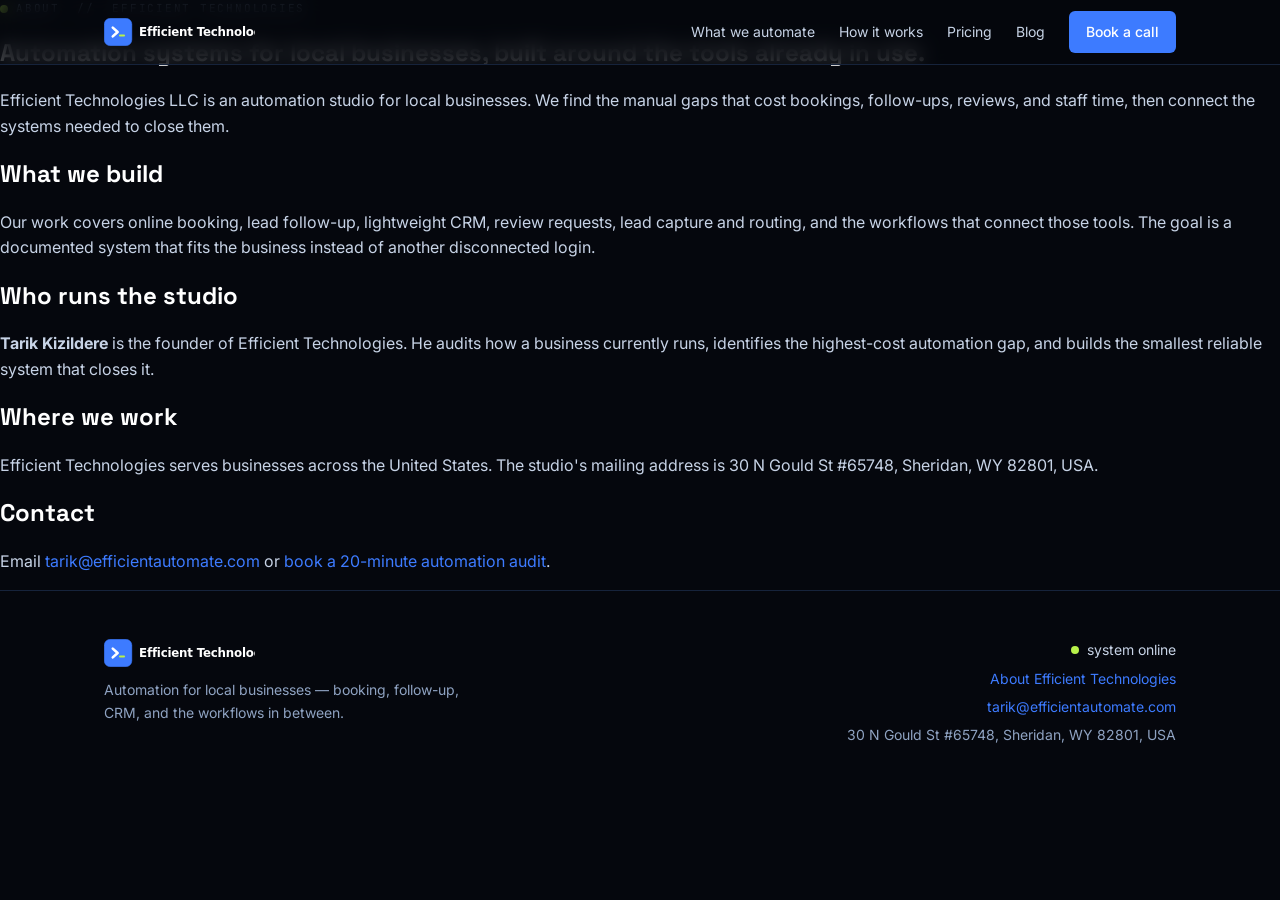
==== about/index.html @ 360a9d45 "feat: add verified business and author entity" ====
<!doctype html>
<html lang="en">
<head>
<meta charset="utf-8">
<meta name="viewport" content="width=device-width, initial-scale=1">
<title>About Efficient Technologies | Business Automation Studio</title>
<meta name="description" content="Meet Efficient Technologies, an automation studio run by founder Tarik Kizildere for local businesses across the United States.">
<meta name="robots" content="index, follow, max-image-preview:large">
<link rel="canonical" href="https://efficientautomate.com/about/">
<meta property="og:type" content="website">
<meta property="og:title" content="About Efficient Technologies | Business Automation Studio">
<meta property="og:description" content="Meet Efficient Technologies, an automation studio run by founder Tarik Kizildere for local businesses across the United States.">
<meta property="og:url" content="https://efficientautomate.com/about/">
<meta property="og:image" content="https://efficientautomate.com/assets/og.png">
<meta property="og:image:alt" content="Efficient Technologies automation systems">
<meta name="twitter:card" content="summary_large_image">
<meta name="twitter:title" content="About Efficient Technologies | Business Automation Studio">
<meta name="twitter:description" content="Meet Efficient Technologies, an automation studio run by founder Tarik Kizildere for local businesses across the United States.">
<meta name="twitter:image" content="https://efficientautomate.com/assets/og.png">
<meta name="twitter:image:alt" content="Efficient Technologies automation systems">
<link rel="icon" type="image/svg+xml" href="/assets/logo/favicon.svg">
<link rel="preconnect" href="https://fonts.googleapis.com">
<link rel="preconnect" href="https://fonts.gstatic.com" crossorigin>
<link href="https://fonts.googleapis.com/css2?family=Fraunces:ital,opsz,wght@0,9..144,400;0,9..144,600;1,9..144,400;1,9..144,600&amp;family=Inter:wght@400;500;700&amp;family=Space+Grotesk:wght@500;700&amp;family=JetBrains+Mono:wght@400;500&amp;display=swap" rel="stylesheet">
<link rel="stylesheet" href="/assets/tokens.css">
<link rel="stylesheet" href="/css/styles.css">
<script type="application/ld+json">
{
  "@context": "https://schema.org",
  "@graph": [
    {
      "@type": "AboutPage",
      "@id": "https://efficientautomate.com/about/#webpage",
      "url": "https://efficientautomate.com/about/",
      "name": "About Efficient Technologies",
      "description": "Meet Efficient Technologies, an automation studio run by founder Tarik Kizildere for local businesses across the United States.",
      "isPartOf": { "@id": "https://efficientautomate.com/#website" },
      "about": [
        { "@id": "https://efficientautomate.com/#organization" },
        { "@id": "https://efficientautomate.com/about/#tarik-kizildere" }
      ],
      "inLanguage": "en-US"
    },
    {
      "@type": "Organization",
      "@id": "https://efficientautomate.com/#organization",
      "name": "Efficient Technologies",
      "legalName": "Efficient Technologies LLC",
      "url": "https://efficientautomate.com/",
      "email": "tarik@efficientautomate.com",
      "logo": "https://efficientautomate.com/assets/og.png",
      "founder": { "@id": "https://efficientautomate.com/about/#tarik-kizildere" },
      "address": { "@type": "PostalAddress", "streetAddress": "30 N Gould St #65748", "addressLocality": "Sheridan", "addressRegion": "WY", "postalCode": "82801", "addressCountry": "US" }
    },
    {
      "@type": "Person",
      "@id": "https://efficientautomate.com/about/#tarik-kizildere",
      "name": "Tarik Kizildere",
      "jobTitle": "Founder",
      "url": "https://efficientautomate.com/about/",
      "worksFor": { "@id": "https://efficientautomate.com/#organization" }
    },
    {
      "@type": "WebSite",
      "@id": "https://efficientautomate.com/#website",
      "url": "https://efficientautomate.com/",
      "name": "Efficient Technologies",
      "publisher": { "@id": "https://efficientautomate.com/#organization" },
      "inLanguage": "en-US"
    }
  ]
}
</script>
</head>
<body class="blog-body">
<header id="nav" class="nav scrolled"><div class="nav-inner container"><a class="nav-logo" href="/" aria-label="Efficient Technologies home"><img src="/assets/logo/lockup-reversed.svg" alt="Efficient Technologies" height="28"></a><nav class="nav-links" aria-label="Primary"><a href="/#automate">What we automate</a><a href="/#how">How it works</a><a href="/#pricing">Pricing</a><a href="/blog/">Blog</a><a class="btn btn-primary btn-sm" href="https://cal.com/efficientautomate">Book a call</a></nav></div></header>
<main class="blog-main"><article class="post-single"><div class="post-narrow">
  <p class="eyebrow"><span class="live-dot"></span> about &nbsp;//&nbsp; efficient technologies</p>
  <h1 class="post-title">Automation systems for local businesses, built around the tools already in use.</h1>
  <div class="post-content">
    <p>Efficient Technologies LLC is an automation studio for local businesses. We find the manual gaps that cost bookings, follow-ups, reviews, and staff time, then connect the systems needed to close them.</p>
    <h2>What we build</h2>
    <p>Our work covers online booking, lead follow-up, lightweight CRM, review requests, lead capture and routing, and the workflows that connect those tools. The goal is a documented system that fits the business instead of another disconnected login.</p>
    <h2>Who runs the studio</h2>
    <p><strong>Tarik Kizildere</strong> is the founder of Efficient Technologies. He audits how a business currently runs, identifies the highest-cost automation gap, and builds the smallest reliable system that closes it.</p>
    <h2>Where we work</h2>
    <p>Efficient Technologies serves businesses across the United States. The studio's mailing address is 30 N Gould St #65748, Sheridan, WY 82801, USA.</p>
    <h2>Contact</h2>
    <p>Email <a href="mailto:tarik@efficientautomate.com">tarik@efficientautomate.com</a> or <a href="https://cal.com/efficientautomate">book a 20-minute automation audit</a>.</p>
  </div>
</div></article></main>
<footer class="footer"><div class="container footer-inner"><div class="footer-brand"><img src="/assets/logo/lockup-reversed.svg" alt="Efficient Technologies" height="28"><p>Automation for local businesses — booking, follow-up, CRM, and the workflows in between.</p></div><div class="footer-meta"><p><span class="live-dot"></span> system online</p><p><a href="/about/">About Efficient Technologies</a></p><p><a href="mailto:tarik@efficientautomate.com">tarik@efficientautomate.com</a></p><p class="muted">30 N Gould St #65748, Sheridan, WY 82801, USA</p></div></div></footer>
</body>
</html>
---- assets/tokens.css ----
/* ==========================================================================
   Efficient Technologies — Design Tokens
   Brand direction: Precision · Bold Technical
   Single source of truth for color, type, spacing, radius, motion.
   Consume these variables everywhere; never hardcode brand hex in components.
   ========================================================================== */

:root {
  /* ---- Core surfaces (dark, the primary brand canvas) ------------------- */
  --et-void:        #05070D;   /* page background, darkest */
  --et-ink:         #0A1220;   /* elevated background */
  --et-panel:       #0C1424;   /* cards, panels, code blocks */
  --et-line:        #16233B;   /* hairline borders / grid on dark */
  --et-line-strong: #284067;   /* stronger border / ghost-button outline */

  /* ---- Text on dark ----------------------------------------------------- */
  --et-white:       #FFFFFF;   /* primary text / headlines */
  --et-mist:        #C7D3E6;   /* secondary text */
  --et-slate:       #8FA3C2;   /* muted text, mono labels */
  --et-slate-dim:   #5B6E8C;   /* faint mono / metadata */

  /* ---- Accents ---------------------------------------------------------- */
  --et-blue:        #3D7BFF;   /* primary action, links, focus */
  --et-blue-hover:  #2A5FE0;   /* pressed / hover */
  --et-blue-bg:     #12224A;   /* tinted blue surface on dark */
  --et-lime:        #B8F24A;   /* live signal, success, highlight numbers */
  --et-lime-hover:  #A6E035;
  --et-lime-text:   #6F9E14;   /* lime as text on LIGHT surfaces (contrast-safe) */

  /* ---- Light surfaces (for light sections / documents) ------------------ */
  --et-cloud:       #EEF3FA;
  --et-cloud-2:     #E2E8F0;
  --et-ink-on-light:#0A1220;   /* body text on light */
  --et-slate-on-light:#4A5B75;

  /* ---- Semantic roles --------------------------------------------------- */
  --et-bg:          var(--et-void);
  --et-fg:          var(--et-white);
  --et-accent:      var(--et-blue);
  --et-signal:      var(--et-lime);
  --et-focus-ring:  0 0 0 2px var(--et-void), 0 0 0 4px var(--et-blue);

  /* ---- Typography ------------------------------------------------------- */
  --et-font-display: 'Space Grotesk', system-ui, -apple-system, sans-serif;
  --et-font-serif:   'Fraunces', 'Times New Roman', Georgia, serif; /* editorial display accent */
  --et-font-body:    'Inter', system-ui, -apple-system, sans-serif;
  --et-font-mono:    'JetBrains Mono', ui-monospace, 'SFMono-Regular', monospace;

  /* Type scale (rem @ 16px base) */
  --et-fs-display-xl: 3.5rem;   /* 56 — hero */
  --et-fs-display:    2.75rem;  /* 44 — section hero */
  --et-fs-h1:         2rem;     /* 32 */
  --et-fs-h2:         1.5rem;   /* 24 */
  --et-fs-h3:         1.25rem;  /* 20 */
  --et-fs-body-lg:    1.125rem; /* 18 */
  --et-fs-body:       1rem;     /* 16 */
  --et-fs-sm:         0.875rem; /* 14 */
  --et-fs-label:      0.6875rem;/* 11 — mono eyebrow labels */

  --et-weight-regular: 400;
  --et-weight-medium:  500;
  --et-weight-bold:    700;

  --et-lh-tight:  1.1;   /* display */
  --et-lh-snug:   1.3;   /* headings */
  --et-lh-body:   1.6;   /* body copy */
  --et-tracking-display: -0.02em; /* tight, technical */
  --et-tracking-label:   0.16em;  /* wide mono labels */

  /* ---- Spacing scale (4px base) ----------------------------------------- */
  --et-space-1: 0.25rem;  /* 4  */
  --et-space-2: 0.5rem;   /* 8  */
  --et-space-3: 0.75rem;  /* 12 */
  --et-space-4: 1rem;     /* 16 */
  --et-space-5: 1.5rem;   /* 24 */
  --et-space-6: 2rem;     /* 32 */
  --et-space-7: 3rem;     /* 48 */
  --et-space-8: 4rem;     /* 64 */
  --et-space-9: 6rem;     /* 96 */

  /* ---- Radius ----------------------------------------------------------- */
  --et-radius-sm:   6px;
  --et-radius:      8px;
  --et-radius-lg:   12px;
  --et-radius-pill: 999px;

  /* ---- Layout ----------------------------------------------------------- */
  --et-container:   1120px;
  --et-gutter:      var(--et-space-5);

  /* ---- Motion ----------------------------------------------------------- */
  --et-ease:      cubic-bezier(0.22, 1, 0.36, 1);
  --et-dur-fast:  120ms;
  --et-dur:       200ms;
  --et-dur-slow:  400ms;
}

/* Light-section helper: apply .et-on-light to flip text roles on cloud bg */
.et-on-light {
  --et-fg:   var(--et-ink-on-light);
  --et-mist: var(--et-slate-on-light);
}
---- css/styles.css ----
/* Efficient Technologies — site styles (hybrid: bold-technical + editorial). Consumes assets/tokens.css. */

*,*::before,*::after{box-sizing:border-box;}
html{scroll-behavior:auto;}
body{
  margin:0;background:var(--et-void);color:var(--et-mist);
  font-family:var(--et-font-body);font-size:var(--et-fs-body);line-height:var(--et-lh-body);
  -webkit-font-smoothing:antialiased;overflow-x:hidden;
}
img{max-width:100%;display:block;}
a{color:var(--et-blue);text-decoration:none;}
.world-video{position:fixed;inset:0;width:100%;height:100%;object-fit:cover;object-position:center right;z-index:0;pointer-events:none;filter:saturate(1.05);}
.journey-video{opacity:0;transition:opacity .7s ease;}
body.journey-on .journey-video{opacity:1;}
main,footer,.nav{position:relative;z-index:1;}
h1,h2,h3{color:var(--et-white);font-family:var(--et-font-display);font-weight:700;margin:0;}
.container{max-width:var(--et-container);margin:0 auto;padding:0 var(--et-gutter);}
.muted{color:var(--et-slate);}
.serif{font-family:var(--et-font-serif);font-style:italic;font-weight:400;}
.mono-label{font-family:var(--et-font-mono);font-size:var(--et-fs-label);letter-spacing:var(--et-tracking-label);text-transform:uppercase;color:var(--et-slate);}

/* preloader */
.preloader{position:fixed;inset:0;z-index:9999;background:var(--et-void);display:flex;flex-direction:column;align-items:center;justify-content:center;transition:transform 0.9s var(--et-ease);}
.preloader.done{transform:translateY(-100%);}
.pre-center{display:flex;flex-direction:column;align-items:center;gap:18px;}
.pre-mark{opacity:0;transform:scale(0.9);animation:preIn 0.7s var(--et-ease) forwards;}
.pre-chev{stroke-dasharray:40;stroke-dashoffset:40;animation:preDraw 0.7s var(--et-ease) 0.15s forwards;}
.pre-cur{opacity:0;animation:preBlink 0.9s steps(1) 0.7s infinite;}
@keyframes preIn{to{opacity:1;transform:scale(1);}}
@keyframes preDraw{to{stroke-dashoffset:0;}}
@keyframes preBlink{50%{opacity:1;}}
.pre-label{font-family:var(--et-font-mono);font-size:12px;letter-spacing:2px;color:var(--et-slate);text-transform:lowercase;}
.pre-count{position:absolute;bottom:32px;right:36px;font-family:var(--et-font-mono);font-size:13px;color:var(--et-slate-dim);}

/* custom cursor (fine pointer only, toggled by JS) */
.cursor,.cursor-ring{position:fixed;top:0;left:0;pointer-events:none;z-index:9998;border-radius:50%;transform:translate(-50%,-50%);display:none;}
.cursor{width:6px;height:6px;background:var(--et-blue);}
.cursor-ring{width:34px;height:34px;border:1px solid var(--et-line-strong);transition:width .22s var(--et-ease),height .22s var(--et-ease),background .22s;}
.cursor-ring.hover{width:56px;height:56px;background:rgba(61,123,255,.08);border-color:var(--et-blue);}
body.has-cursor{cursor:none;}
body.has-cursor a,body.has-cursor button,body.has-cursor [data-cursor]{cursor:none;}
body.has-cursor .cursor,body.has-cursor .cursor-ring{display:block;}

/* eyebrow / labels */
.eyebrow{font-family:var(--et-font-mono);font-size:var(--et-fs-label);letter-spacing:var(--et-tracking-label);text-transform:uppercase;color:var(--et-slate);margin:0 0 var(--et-space-4);display:flex;align-items:center;gap:8px;}
.live-dot{width:8px;height:8px;border-radius:50%;background:var(--et-lime);display:inline-block;box-shadow:0 0 0 0 rgba(184,242,74,.5);animation:pulse 2.4s var(--et-ease) infinite;}
@keyframes pulse{0%{box-shadow:0 0 0 0 rgba(184,242,74,.45);}70%{box-shadow:0 0 0 7px rgba(184,242,74,0);}100%{box-shadow:0 0 0 0 rgba(184,242,74,0);}}

/* buttons */
.btn{display:inline-flex;align-items:center;justify-content:center;gap:8px;font-family:var(--et-font-body);font-size:var(--et-fs-sm);font-weight:500;padding:12px 22px;border-radius:var(--et-radius-sm);border:1px solid transparent;cursor:pointer;transition:background var(--et-dur),border-color var(--et-dur),transform var(--et-dur);will-change:transform;}
.btn-sm{padding:9px 16px;}
.btn-primary{background:var(--et-blue);color:#fff;}
.btn-primary:hover{background:var(--et-blue-hover);}
.btn-ghost{background:transparent;color:var(--et-mist);border-color:var(--et-line-strong);}
.btn-ghost:hover{border-color:var(--et-blue);color:#fff;}

/* nav */
.nav{position:fixed;top:0;left:0;right:0;z-index:50;transition:background var(--et-dur),border-color var(--et-dur),backdrop-filter var(--et-dur);border-bottom:1px solid transparent;}
.nav.scrolled{background:rgba(5,7,13,.72);backdrop-filter:blur(10px);border-bottom-color:var(--et-line);}
.nav-inner{display:flex;align-items:center;justify-content:space-between;height:64px;}
.nav-links{display:flex;align-items:center;gap:var(--et-space-5);}
.nav-links a:not(.btn){color:var(--et-mist);font-size:var(--et-fs-sm);}
.nav-links a:not(.btn):hover{color:#fff;}

/* line-mask reveal */
.rise{display:block;}
.rise>.rise-i{display:block;}
.js [data-rise]{opacity:0;}

/* hero */
.hero{position:relative;min-height:100vh;display:flex;align-items:center;padding:130px 0 90px;}
.hero::after{content:"";position:absolute;inset:0;z-index:1;pointer-events:none;background:linear-gradient(90deg,#05070D 4%,rgba(5,7,13,.84) 26%,rgba(5,7,13,.3) 54%,rgba(5,7,13,.06) 74%),linear-gradient(0deg,rgba(5,7,13,.6),transparent 26%);}
.hero-grid{position:absolute;inset:0;z-index:0;opacity:.5;background-image:linear-gradient(var(--et-line) 1px,transparent 1px),linear-gradient(90deg,var(--et-line) 1px,transparent 1px);background-size:26px 26px;mask-image:radial-gradient(ellipse 80% 70% at 32% 42%,#000 40%,transparent 100%);-webkit-mask-image:radial-gradient(ellipse 80% 70% at 32% 42%,#000 40%,transparent 100%);}
.hero-grid{display:none;}
.gpu-badge{margin-left:10px;padding:2px 8px;border:1px solid var(--et-line-strong);border-radius:var(--et-radius-pill);color:var(--et-lime);font-size:10px;letter-spacing:1.5px;}
.hero-content{position:relative;z-index:2;width:100%;}
.hero-title{font-family:var(--et-font-display);font-weight:700;font-size:clamp(3.3rem,8.4vw,7rem);line-height:1.02;letter-spacing:-0.04em;color:var(--et-white);margin:0 0 var(--et-space-6);max-width:16ch;}
.hero-title .rise:first-child{margin-bottom:0.06em;}
.hero-title .serif{color:var(--et-mist);font-weight:400;letter-spacing:-0.01em;}
.dot-blue{color:var(--et-blue);}
.hero-sub{font-size:var(--et-fs-body-lg);color:var(--et-mist);max-width:560px;margin:0 0 var(--et-space-6);}
.hero-cta{display:flex;gap:var(--et-space-3);flex-wrap:wrap;margin-bottom:var(--et-space-7);}
.side-label{position:absolute;left:22px;bottom:120px;z-index:2;writing-mode:vertical-rl;transform:rotate(180deg);font-family:var(--et-font-mono);font-size:11px;letter-spacing:3px;text-transform:uppercase;color:var(--et-slate-dim);}

/* terminal */
.terminal{max-width:540px;background:rgba(12,20,36,.85);border:1px solid var(--et-line);border-radius:var(--et-radius-lg);overflow:hidden;backdrop-filter:blur(4px);}
.terminal-bar{display:flex;align-items:center;gap:6px;padding:10px 14px;border-bottom:1px solid var(--et-line);}
.tdot{width:10px;height:10px;border-radius:50%;background:var(--et-line-strong);}
.tlabel{margin-left:auto;font-family:var(--et-font-mono);font-size:11px;color:var(--et-slate-dim);letter-spacing:1px;}
.terminal-body{padding:14px 16px;font-family:var(--et-font-mono);font-size:13px;line-height:1.85;min-height:150px;}
.terminal-body .tl{white-space:pre-wrap;}
.tl.cmd{color:var(--et-mist);}.tl.dim{color:var(--et-slate-dim);}.tl.ok{color:var(--et-lime);}.tl.live{color:var(--et-lime);font-weight:500;}.tl.b{color:#6FA2FF;}.tl.w{color:var(--et-white);}
.tlive{font-style:normal;color:var(--et-lime);}
.terminal-foot{padding:9px 16px;border-top:1px solid var(--et-line);font-family:var(--et-font-mono);font-size:10px;color:var(--et-slate-dim);display:flex;gap:14px;flex-wrap:wrap;}
.terminal-foot b{color:var(--et-lime);font-weight:500;}
.term-caption{font-family:var(--et-font-mono);font-size:10.5px;letter-spacing:2px;text-transform:uppercase;color:var(--et-slate-dim);margin:12px 0 0;}
.scroll-cue{position:absolute;bottom:26px;left:50%;transform:translateX(-50%);z-index:2;font-family:var(--et-font-mono);font-size:11px;letter-spacing:2px;text-transform:uppercase;color:var(--et-slate);}
.scroll-cue::after{content:"";display:block;width:1px;height:26px;margin:8px auto 0;background:linear-gradient(var(--et-slate),transparent);}

/* core (pinned signature) */
.core{position:relative;min-height:100vh;overflow:hidden;}
.core::after{content:"";position:absolute;inset:0;z-index:2;pointer-events:none;background:radial-gradient(ellipse 48% 32% at 50% 50%,rgba(5,7,13,0.72),transparent 62%);}
.core-labels{position:absolute;inset:0;z-index:2;pointer-events:none;}
.core-labels .mono-label{position:absolute;top:32px;left:32px;}
.core-labels .core-index{left:auto;right:32px;top:auto;bottom:32px;color:var(--et-slate-dim);}
.core-copy{position:absolute;inset:0;z-index:3;display:flex;align-items:center;justify-content:center;text-align:center;padding:0 24px;pointer-events:none;}
.core-line{position:absolute;max-width:960px;margin:0;font-family:var(--et-font-display);font-weight:700;font-size:clamp(2rem,5.6vw,4.4rem);line-height:1.08;letter-spacing:-0.02em;color:var(--et-white);opacity:0;transform:translateY(24px);}
.core-line .serif{color:var(--et-blue);}
.core-line.core-small{font-size:clamp(1.3rem,3.4vw,2.4rem);color:var(--et-slate);font-weight:500;}
.core-line.core-small .serif{display:none;}

/* sections — transparent chapters over the world */
.section{padding:var(--et-space-9) 0;position:relative;overflow:hidden;}
.section-art{position:absolute;inset:0;z-index:0;pointer-events:none;opacity:.5;}
.section-art img{width:100%;height:100%;object-fit:cover;
  -webkit-mask-image:linear-gradient(180deg,transparent,#000 20%,#000 80%,transparent);
  mask-image:linear-gradient(180deg,transparent,#000 20%,#000 80%,transparent);}
.section>.container,.how-head,.how-viewport{position:relative;z-index:1;}
.section>.container::before{content:"";position:absolute;inset:-3rem -4rem;z-index:-1;pointer-events:none;
  background:radial-gradient(ellipse 58% 52% at 34% 42%,rgba(5,7,13,0.7),transparent 74%);}
.section-alt{border-top:1px solid var(--et-line);border-bottom:1px solid var(--et-line);}
.section-title{font-family:var(--et-font-display);font-weight:700;font-size:clamp(1.7rem,3.6vw,2.6rem);letter-spacing:-0.02em;line-height:1.15;margin-bottom:var(--et-space-4);max-width:840px;}
.section-title .serif{color:var(--et-mist);}
.section-lead{font-size:var(--et-fs-body-lg);color:var(--et-mist);max-width:620px;margin:0 0 var(--et-space-7);}

/* cards — glass tiles living in the world */
.card{background:rgba(12,20,36,0.52);backdrop-filter:blur(14px);-webkit-backdrop-filter:blur(14px);
  border:1px solid rgba(61,123,255,0.16);border-radius:16px;padding:var(--et-space-5);
  transform-style:preserve-3d;will-change:transform;transition:border-color var(--et-dur),box-shadow var(--et-dur);}
.card:hover{border-color:rgba(61,123,255,0.45);box-shadow:0 0 0 1px rgba(61,123,255,0.14),0 24px 60px -30px rgba(61,123,255,0.35);}
.card h3{font-size:var(--et-fs-h3);margin:0 0 8px;transform:translateZ(26px);}
.card p{margin:0;color:var(--et-slate);font-size:var(--et-fs-sm);transform:translateZ(14px);}
.card .gap-tag,.card .svc-ico,.card .step-n{transform:translateZ(34px);}
.cards-5{display:grid;grid-template-columns:repeat(5,1fr);gap:var(--et-space-4);perspective:1100px;}
.cards-3{display:grid;grid-template-columns:repeat(3,1fr);gap:var(--et-space-4);perspective:1100px;}
.pricing{perspective:1100px;}
.process-track{perspective:1100px;}
.gap-tag{display:inline-block;font-family:var(--et-font-mono);font-size:10px;letter-spacing:1px;text-transform:uppercase;color:var(--et-lime);border:1px solid var(--et-line-strong);border-radius:var(--et-radius-pill);padding:3px 9px;margin-bottom:12px;}
.svc-ico{font-size:26px;color:var(--et-blue);line-height:1;margin-bottom:14px;}

/* how it works */
.how{padding:var(--et-space-9) 0;overflow:hidden;position:relative;}
.how-head{margin-bottom:var(--et-space-6);}
.how-viewport{overflow:hidden;}
.process-track{display:flex;flex-direction:column;gap:var(--et-space-4);padding:0 var(--et-gutter);}
.step{background:rgba(12,20,36,0.52);backdrop-filter:blur(14px);-webkit-backdrop-filter:blur(14px);border:1px solid rgba(61,123,255,0.16);border-radius:16px;padding:var(--et-space-6);transform-style:preserve-3d;}
.step-n{font-family:var(--et-font-mono);font-size:13px;color:var(--et-blue);letter-spacing:2px;}
.step h3{font-size:var(--et-fs-h2);margin:10px 0 10px;}
.step p{color:var(--et-slate);margin:0;max-width:34ch;}

/* stats */
.stats{display:grid;grid-template-columns:repeat(4,1fr);gap:var(--et-space-4);}
.stat{border-left:2px solid var(--et-blue);padding:6px 0 6px var(--et-space-4);}
.stat-num{font-family:var(--et-font-mono);font-weight:500;font-size:2.6rem;color:var(--et-white);line-height:1;}
.stat-num span{color:var(--et-lime);}
.stat-label{color:var(--et-slate);font-size:var(--et-fs-sm);margin-top:8px;max-width:22ch;}

/* pricing */
.pricing{display:grid;grid-template-columns:repeat(3,1fr);gap:var(--et-space-4);align-items:start;}
.price{display:flex;flex-direction:column;position:relative;}
.price.featured{border-color:var(--et-blue);}
.price-badge{position:absolute;top:-11px;left:var(--et-space-5);background:var(--et-blue);color:#fff;font-size:11px;font-weight:500;padding:4px 12px;border-radius:var(--et-radius-pill);}
.price-tag{font-family:var(--et-font-serif);font-style:italic;font-size:2.2rem;color:var(--et-white);margin:6px 0 4px;}
.price-tag span{font-size:1rem;font-style:normal;font-family:var(--et-font-mono);color:var(--et-slate);}
.price-sub{color:var(--et-slate);font-size:var(--et-fs-sm);margin:0 0 var(--et-space-4);}
.price ul{list-style:none;padding:0;margin:0 0 var(--et-space-5);display:grid;gap:10px;}
.price li{position:relative;padding-left:22px;font-size:var(--et-fs-sm);color:var(--et-mist);}
.price li::before{content:"\2713";position:absolute;left:0;color:var(--et-lime);}
.price .btn{margin-top:auto;}

/* booking */
.book-inner{max-width:760px;}
.book-panel{margin-top:var(--et-space-5);background:rgba(12,20,36,0.5);backdrop-filter:blur(16px);-webkit-backdrop-filter:blur(16px);border:1px solid rgba(184,242,74,0.22);border-radius:16px;padding:var(--et-space-7);}
.booking-fallback{text-align:center;display:grid;gap:var(--et-space-4);justify-items:center;}
.term-mini{font-family:var(--et-font-mono);font-size:14px;color:var(--et-mist);}
.term-mini .p{color:var(--et-blue);}
.term-mini .cur{color:var(--et-lime);animation:blink 1.1s steps(1) infinite;}
@keyframes blink{50%{opacity:0;}}

/* footer */
.footer{border-top:1px solid var(--et-line);padding:var(--et-space-7) 0;background:var(--et-void);}
.footer-inner{display:flex;justify-content:space-between;gap:var(--et-space-6);flex-wrap:wrap;}
.footer-brand{max-width:360px;}
.footer-brand p{color:var(--et-slate);font-size:var(--et-fs-sm);margin:var(--et-space-3) 0 0;}
.footer-meta{display:grid;gap:6px;font-size:var(--et-fs-sm);text-align:right;}
.footer-meta p{margin:0;display:flex;gap:8px;justify-content:flex-end;align-items:center;}

/* reveal (JS only) */
.js [data-reveal],.js [data-reveal-group]>*{opacity:0;}

/* responsive */
@media (max-width:1000px){
  .cards-5{grid-template-columns:repeat(2,1fr);}
  .cards-3{grid-template-columns:repeat(2,1fr);}
  .stats{grid-template-columns:repeat(2,1fr);}
  .pricing{grid-template-columns:1fr;max-width:460px;}
}
@media (min-width:820px){
  .process-track{flex-direction:row;gap:var(--et-space-5);}
  .step{min-width:440px;min-height:280px;}
}
@media (max-width:720px){
  :root{--et-fs-body-lg:1rem;}
  .nav-links a:not(.btn){display:none;}
  .side-label{display:none;}
  .cards-5,.cards-3{grid-template-columns:1fr;}
  .stats{grid-template-columns:1fr;}
  .footer-inner{flex-direction:column;}
  .footer-meta{text-align:left;}
  .footer-meta p{justify-content:flex-start;}
}

@media (prefers-reduced-motion:reduce){
  .js [data-reveal],.js [data-reveal-group]>*{opacity:1;}
  .js .rise>.rise-i,.js [data-rise]>.rise-i{transform:none;}
  .core-line{position:relative;opacity:1;transform:none;margin:0 0 var(--et-space-4);}
  .core-copy{position:relative;flex-direction:column;min-height:100vh;}
  .live-dot,.term-mini .cur,.pre-cur{animation:none;}
  .scroll-cue{display:none;}
}
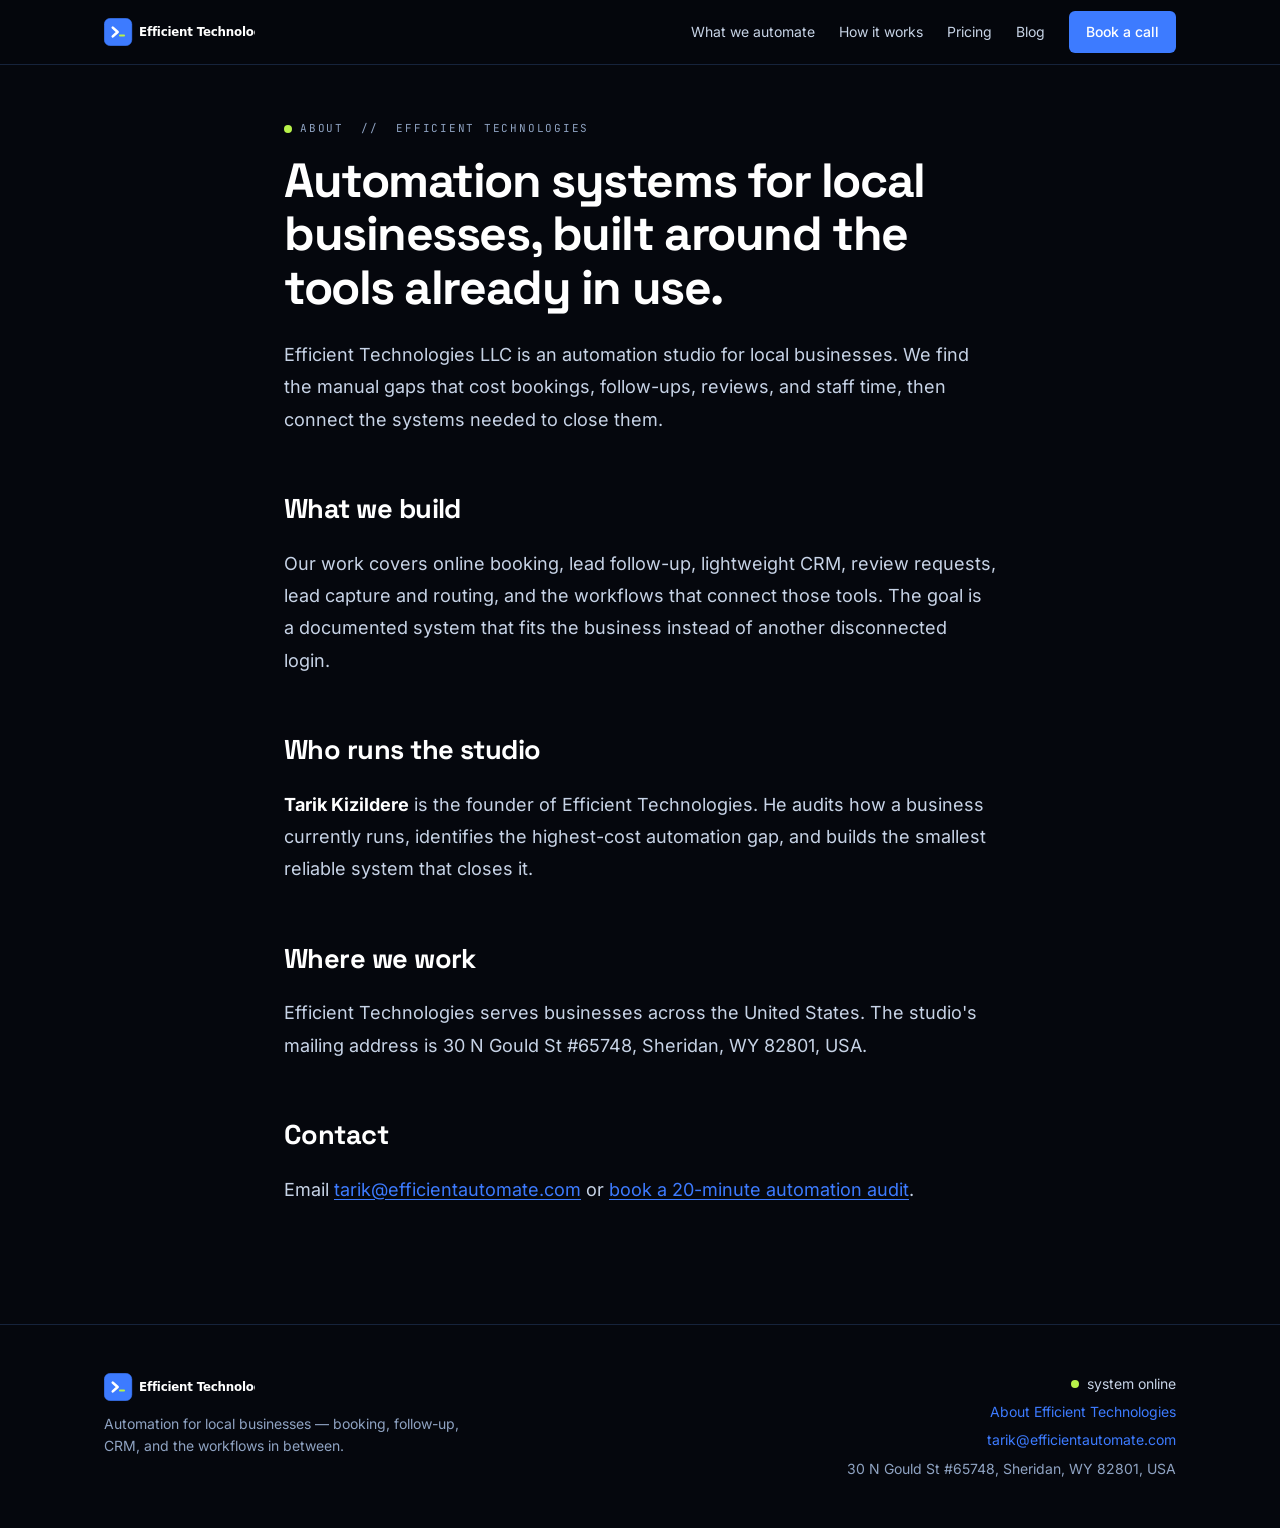
==== commit 07a617c9: "perf: self-host fonts and stabilize media geometry" ====
--- a/about/index.html
+++ b/about/index.html
@@ -11,17 +11,16 @@
 <meta property="og:title" content="About Efficient Technologies | Business Automation Studio">
 <meta property="og:description" content="Meet Efficient Technologies, an automation studio run by founder Tarik Kizildere for local businesses across the United States.">
 <meta property="og:url" content="https://efficientautomate.com/about/">
-<meta property="og:image" content="https://efficientautomate.com/assets/og.png">
+<meta property="og:image" content="https://efficientautomate.com/assets/og-v20260714.jpg">
 <meta property="og:image:alt" content="Efficient Technologies automation systems">
 <meta name="twitter:card" content="summary_large_image">
 <meta name="twitter:title" content="About Efficient Technologies | Business Automation Studio">
 <meta name="twitter:description" content="Meet Efficient Technologies, an automation studio run by founder Tarik Kizildere for local businesses across the United States.">
-<meta name="twitter:image" content="https://efficientautomate.com/assets/og.png">
+<meta name="twitter:image" content="https://efficientautomate.com/assets/og-v20260714.jpg">
 <meta name="twitter:image:alt" content="Efficient Technologies automation systems">
 <link rel="icon" type="image/svg+xml" href="/assets/logo/favicon.svg">
-<link rel="preconnect" href="https://fonts.googleapis.com">
-<link rel="preconnect" href="https://fonts.gstatic.com" crossorigin>
-<link href="https://fonts.googleapis.com/css2?family=Fraunces:ital,opsz,wght@0,9..144,400;0,9..144,600;1,9..144,400;1,9..144,600&amp;family=Inter:wght@400;500;700&amp;family=Space+Grotesk:wght@500;700&amp;family=JetBrains+Mono:wght@400;500&amp;display=swap" rel="stylesheet">
+<link rel="preload" href="/assets/fonts/inter-latin-v20260714.woff2" as="font" type="font/woff2" crossorigin>
+<link rel="preload" href="/assets/fonts/space-grotesk-latin-v20260714.woff2" as="font" type="font/woff2" crossorigin>
 <link rel="stylesheet" href="/assets/tokens.css">
 <link rel="stylesheet" href="/css/styles.css">
 <script type="application/ld+json">
@@ -48,7 +47,7 @@
       "legalName": "Efficient Technologies LLC",
       "url": "https://efficientautomate.com/",
       "email": "tarik@efficientautomate.com",
-      "logo": "https://efficientautomate.com/assets/og.png",
+      "logo": "https://efficientautomate.com/assets/og-v20260714.jpg",
       "founder": { "@id": "https://efficientautomate.com/about/#tarik-kizildere" },
       "address": { "@type": "PostalAddress", "streetAddress": "30 N Gould St #65748", "addressLocality": "Sheridan", "addressRegion": "WY", "postalCode": "82801", "addressCountry": "US" }
     },
@@ -73,7 +72,7 @@
 </script>
 </head>
 <body class="blog-body">
-<header id="nav" class="nav scrolled"><div class="nav-inner container"><a class="nav-logo" href="/" aria-label="Efficient Technologies home"><img src="/assets/logo/lockup-reversed.svg" alt="Efficient Technologies" height="28"></a><nav class="nav-links" aria-label="Primary"><a href="/#automate">What we automate</a><a href="/#how">How it works</a><a href="/#pricing">Pricing</a><a href="/blog/">Blog</a><a class="btn btn-primary btn-sm" href="https://cal.com/efficientautomate">Book a call</a></nav></div></header>
+<header id="nav" class="nav scrolled"><div class="nav-inner container"><a class="nav-logo" href="/" aria-label="Efficient Technologies home"><img src="/assets/logo/lockup-reversed.svg" alt="Efficient Technologies" width="344" height="64"></a><nav class="nav-links" aria-label="Primary"><a href="/#automate">What we automate</a><a href="/#how">How it works</a><a href="/#pricing">Pricing</a><a href="/blog/">Blog</a><a class="btn btn-primary btn-sm" href="https://cal.com/efficientautomate">Book a call</a></nav></div></header>
 <main class="blog-main"><article class="post-single"><div class="post-narrow">
   <p class="eyebrow"><span class="live-dot"></span> about &nbsp;//&nbsp; efficient technologies</p>
   <h1 class="post-title">Automation systems for local businesses, built around the tools already in use.</h1>
@@ -89,6 +88,6 @@
     <p>Email <a href="mailto:tarik@efficientautomate.com">tarik@efficientautomate.com</a> or <a href="https://cal.com/efficientautomate">book a 20-minute automation audit</a>.</p>
   </div>
 </div></article></main>
-<footer class="footer"><div class="container footer-inner"><div class="footer-brand"><img src="/assets/logo/lockup-reversed.svg" alt="Efficient Technologies" height="28"><p>Automation for local businesses — booking, follow-up, CRM, and the workflows in between.</p></div><div class="footer-meta"><p><span class="live-dot"></span> system online</p><p><a href="/about/">About Efficient Technologies</a></p><p><a href="mailto:tarik@efficientautomate.com">tarik@efficientautomate.com</a></p><p class="muted">30 N Gould St #65748, Sheridan, WY 82801, USA</p></div></div></footer>
+<footer class="footer"><div class="container footer-inner"><div class="footer-brand"><img src="/assets/logo/lockup-reversed.svg" alt="Efficient Technologies" width="344" height="64"><p>Automation for local businesses — booking, follow-up, CRM, and the workflows in between.</p></div><div class="footer-meta"><p><span class="live-dot"></span> system online</p><p><a href="/about/">About Efficient Technologies</a></p><p><a href="mailto:tarik@efficientautomate.com">tarik@efficientautomate.com</a></p><p class="muted">30 N Gould St #65748, Sheridan, WY 82801, USA</p></div></div></footer>
 </body>
 </html>
--- a/assets/tokens.css
+++ b/assets/tokens.css
@@ -4,6 +4,71 @@
    Single source of truth for color, type, spacing, radius, motion.
    Consume these variables everywhere; never hardcode brand hex in components.
    ========================================================================== */
+
+@font-face {
+  font-family:'Inter';
+  font-style:normal;
+  font-weight:400;
+  font-display:swap;
+  src:url('/assets/fonts/inter-latin-v20260714.woff2') format('woff2');
+  unicode-range:U+0000-00FF,U+0131,U+0152-0153,U+02BB-02BC,U+02C6,U+02DA,U+02DC,U+0304,U+0308,U+0329,U+2000-206F,U+20AC,U+2122,U+2191,U+2193,U+2212,U+2215,U+FEFF,U+FFFD;
+}
+@font-face {
+  font-family:'Inter';
+  font-style:normal;
+  font-weight:500;
+  font-display:swap;
+  src:url('/assets/fonts/inter-latin-v20260714.woff2') format('woff2');
+  unicode-range:U+0000-00FF,U+0131,U+0152-0153,U+02BB-02BC,U+02C6,U+02DA,U+02DC,U+0304,U+0308,U+0329,U+2000-206F,U+20AC,U+2122,U+2191,U+2193,U+2212,U+2215,U+FEFF,U+FFFD;
+}
+@font-face {
+  font-family:'Inter';
+  font-style:normal;
+  font-weight:700;
+  font-display:swap;
+  src:url('/assets/fonts/inter-latin-v20260714.woff2') format('woff2');
+  unicode-range:U+0000-00FF,U+0131,U+0152-0153,U+02BB-02BC,U+02C6,U+02DA,U+02DC,U+0304,U+0308,U+0329,U+2000-206F,U+20AC,U+2122,U+2191,U+2193,U+2212,U+2215,U+FEFF,U+FFFD;
+}
+@font-face {
+  font-family:'Space Grotesk';
+  font-style:normal;
+  font-weight:500;
+  font-display:swap;
+  src:url('/assets/fonts/space-grotesk-latin-v20260714.woff2') format('woff2');
+  unicode-range:U+0000-00FF,U+0131,U+0152-0153,U+02BB-02BC,U+02C6,U+02DA,U+02DC,U+0304,U+0308,U+0329,U+2000-206F,U+20AC,U+2122,U+2191,U+2193,U+2212,U+2215,U+FEFF,U+FFFD;
+}
+@font-face {
+  font-family:'Space Grotesk';
+  font-style:normal;
+  font-weight:700;
+  font-display:swap;
+  src:url('/assets/fonts/space-grotesk-latin-v20260714.woff2') format('woff2');
+  unicode-range:U+0000-00FF,U+0131,U+0152-0153,U+02BB-02BC,U+02C6,U+02DA,U+02DC,U+0304,U+0308,U+0329,U+2000-206F,U+20AC,U+2122,U+2191,U+2193,U+2212,U+2215,U+FEFF,U+FFFD;
+}
+@font-face {
+  font-family:'JetBrains Mono';
+  font-style:normal;
+  font-weight:400;
+  font-display:swap;
+  src:url('/assets/fonts/jetbrains-mono-latin-v20260714.woff2') format('woff2');
+  unicode-range:U+0000-00FF,U+0131,U+0152-0153,U+02BB-02BC,U+02C6,U+02DA,U+02DC,U+0304,U+0308,U+0329,U+2000-206F,U+20AC,U+2122,U+2191,U+2193,U+2212,U+2215,U+FEFF,U+FFFD;
+}
+@font-face {
+  font-family:'JetBrains Mono';
+  font-style:normal;
+  font-weight:500;
+  font-display:swap;
+  src:url('/assets/fonts/jetbrains-mono-latin-v20260714.woff2') format('woff2');
+  unicode-range:U+0000-00FF,U+0131,U+0152-0153,U+02BB-02BC,U+02C6,U+02DA,U+02DC,U+0304,U+0308,U+0329,U+2000-206F,U+20AC,U+2122,U+2191,U+2193,U+2212,U+2215,U+FEFF,U+FFFD;
+}
+@font-face {
+  font-family:'Fraunces';
+  font-style:italic;
+  font-weight:400;
+  font-display:swap;
+  src:url('/assets/fonts/fraunces-italic-latin-v20260714.woff2') format('woff2');
+  unicode-range:U+0000-00FF,U+0131,U+0152-0153,U+02BB-02BC,U+02C6,U+02DA,U+02DC,U+0304,U+0308,U+0329,U+2000-206F,U+20AC,U+2122,U+2191,U+2193,U+2212,U+2215,U+FEFF,U+FFFD;
+}
 
 :root {
   /* ---- Core surfaces (dark, the primary brand canvas) ------------------- */
--- a/css/styles.css
+++ b/css/styles.css
@@ -8,10 +8,13 @@
   -webkit-font-smoothing:antialiased;overflow-x:hidden;
 }
 img{max-width:100%;display:block;}
+.nav-logo img,.footer-brand img{width:auto;height:28px;}
 a{color:var(--et-blue);text-decoration:none;}
 .world-video{position:fixed;inset:0;width:100%;height:100%;object-fit:cover;object-position:center right;z-index:0;pointer-events:none;filter:saturate(1.05);}
-.journey-video{opacity:0;transition:opacity .7s ease;}
-body.journey-on .journey-video{opacity:1;}
+.chapter-layer{position:fixed;inset:0;z-index:0;pointer-events:none;opacity:0;transition:opacity .5s ease;}
+body.chapter-on .chapter-layer{opacity:1;}
+.ch-video{position:absolute;inset:0;width:100%;height:100%;object-fit:cover;object-position:center right;filter:saturate(1.05);opacity:0;}
+.ch-video.active{opacity:1;}
 main,footer,.nav{position:relative;z-index:1;}
 h1,h2,h3{color:var(--et-white);font-family:var(--et-font-display);font-weight:700;margin:0;}
 .container{max-width:var(--et-container);margin:0 auto;padding:0 var(--et-gutter);}
@@ -141,12 +144,14 @@
 /* how it works */
 .how{padding:var(--et-space-9) 0;overflow:hidden;position:relative;}
 .how-head{margin-bottom:var(--et-space-6);}
-.how-viewport{overflow:hidden;}
-.process-track{display:flex;flex-direction:column;gap:var(--et-space-4);padding:0 var(--et-gutter);}
-.step{background:rgba(12,20,36,0.52);backdrop-filter:blur(14px);-webkit-backdrop-filter:blur(14px);border:1px solid rgba(61,123,255,0.16);border-radius:16px;padding:var(--et-space-6);transform-style:preserve-3d;}
+.how-viewport{overflow:visible;}
+.process-track{display:grid;grid-template-columns:repeat(5,1fr);gap:var(--et-space-4);padding:0 var(--et-gutter);max-width:var(--et-container);margin:0 auto;perspective:1100px;}
+.step{background:rgba(12,20,36,0.52);backdrop-filter:blur(14px);-webkit-backdrop-filter:blur(14px);border:1px solid rgba(61,123,255,0.16);border-radius:16px;padding:var(--et-space-5);transform-style:preserve-3d;}
 .step-n{font-family:var(--et-font-mono);font-size:13px;color:var(--et-blue);letter-spacing:2px;}
-.step h3{font-size:var(--et-fs-h2);margin:10px 0 10px;}
-.step p{color:var(--et-slate);margin:0;max-width:34ch;}
+.step h3{font-size:var(--et-fs-h3);margin:10px 0 8px;}
+.step p{color:var(--et-slate);margin:0;font-size:var(--et-fs-sm);}
+@media (max-width:1100px){.process-track{grid-template-columns:repeat(2,1fr);}}
+@media (max-width:640px){.process-track{grid-template-columns:1fr;}}
 
 /* stats */
 .stats{display:grid;grid-template-columns:repeat(4,1fr);gap:var(--et-space-4);}
@@ -162,11 +167,14 @@
 .price-badge{position:absolute;top:-11px;left:var(--et-space-5);background:var(--et-blue);color:#fff;font-size:11px;font-weight:500;padding:4px 12px;border-radius:var(--et-radius-pill);}
 .price-tag{font-family:var(--et-font-serif);font-style:italic;font-size:2.2rem;color:var(--et-white);margin:6px 0 4px;}
 .price-tag span{font-size:1rem;font-style:normal;font-family:var(--et-font-mono);color:var(--et-slate);}
+.price-mo{font-family:var(--et-font-mono);font-size:0.95rem;color:var(--et-slate);margin:0 0 2px;}
+.price-mo b{color:var(--et-lime);font-weight:500;}
 .price-sub{color:var(--et-slate);font-size:var(--et-fs-sm);margin:0 0 var(--et-space-4);}
 .price ul{list-style:none;padding:0;margin:0 0 var(--et-space-5);display:grid;gap:10px;}
 .price li{position:relative;padding-left:22px;font-size:var(--et-fs-sm);color:var(--et-mist);}
 .price li::before{content:"\2713";position:absolute;left:0;color:var(--et-lime);}
 .price .btn{margin-top:auto;}
+.guarantee{display:flex;align-items:center;justify-content:center;gap:10px;margin:var(--et-space-7) auto 0;font-family:var(--et-font-mono);font-size:var(--et-fs-sm);letter-spacing:.5px;color:var(--et-mist);}
 
 /* booking */
 .book-inner{max-width:760px;}
@@ -194,10 +202,6 @@
   .cards-3{grid-template-columns:repeat(2,1fr);}
   .stats{grid-template-columns:repeat(2,1fr);}
   .pricing{grid-template-columns:1fr;max-width:460px;}
-}
-@media (min-width:820px){
-  .process-track{flex-direction:row;gap:var(--et-space-5);}
-  .step{min-width:440px;min-height:280px;}
 }
 @media (max-width:720px){
   :root{--et-fs-body-lg:1rem;}
@@ -218,3 +222,62 @@
   .live-dot,.term-mini .cur,.pre-cur{animation:none;}
   .scroll-cue{display:none;}
 }
+
+/* ---- blog ---- */
+.blog-body{background:var(--et-void);}
+.blog-main{padding:120px 0 var(--et-space-9);min-height:100vh;}
+.blog-wrap,.post-narrow{max-width:760px;margin:0 auto;padding:0 var(--et-gutter);}
+.blog-head{margin:0 auto var(--et-space-8);max-width:960px;padding:0 var(--et-gutter);}
+.blog-h1{font-family:var(--et-font-display);font-weight:700;font-size:clamp(2.2rem,5vw,3.4rem);letter-spacing:-0.03em;line-height:1.08;color:var(--et-white);margin:10px 0 0;}
+.blog-h1 .serif{font-family:var(--et-font-serif);font-style:italic;font-weight:400;color:var(--et-mist);}
+.blog-lead{color:var(--et-slate);font-size:var(--et-fs-body-lg);margin:var(--et-space-4) 0 0;max-width:62ch;}
+.post-grid{display:grid;grid-template-columns:repeat(2,1fr);gap:var(--et-space-5);max-width:960px;margin:0 auto;padding:0 var(--et-gutter);}
+.post-card{background:var(--et-panel);border:1px solid var(--et-line);border-radius:var(--et-radius-lg);overflow:hidden;transition:border-color var(--et-dur),transform var(--et-dur);}
+.post-card:hover{border-color:var(--et-line-strong);transform:translateY(-3px);}
+.post-card-link{display:block;color:inherit;text-decoration:none;}
+.post-thumb{aspect-ratio:16/9;overflow:hidden;background:var(--et-ink);}
+.post-thumb img{width:100%;height:100%;object-fit:cover;display:block;}
+.post-card-body{padding:var(--et-space-5);}
+.post-meta{font-family:var(--et-font-mono);font-size:11px;letter-spacing:1px;color:var(--et-slate-dim);text-transform:uppercase;}
+.post-card-title{font-family:var(--et-font-display);font-weight:700;font-size:1.35rem;line-height:1.2;color:var(--et-white);margin:8px 0 8px;letter-spacing:-0.01em;}
+.post-excerpt{color:var(--et-slate);font-size:var(--et-fs-sm);margin:0 0 14px;line-height:1.6;}
+.post-more{font-family:var(--et-font-mono);font-size:12px;color:var(--et-blue);}
+.blog-empty{color:var(--et-slate);text-align:center;grid-column:1/-1;}
+.post-back{font-family:var(--et-font-mono);font-size:12px;color:var(--et-slate);display:inline-block;margin-bottom:var(--et-space-4);text-decoration:none;}
+.post-title{font-family:var(--et-font-display);font-weight:700;font-size:clamp(2rem,4.6vw,3rem);letter-spacing:-0.03em;line-height:1.12;color:var(--et-white);margin:6px 0 var(--et-space-5);}
+.post-hero{border-radius:var(--et-radius-lg);overflow:hidden;margin:0 0 var(--et-space-6);border:1px solid var(--et-line);}
+.post-hero img{width:100%;display:block;}
+.post-content{color:var(--et-mist);font-size:var(--et-fs-body-lg);line-height:1.8;}
+.post-content h2{font-family:var(--et-font-display);font-weight:700;font-size:1.7rem;letter-spacing:-0.02em;color:var(--et-white);margin:1.8em 0 .5em;}
+.post-content h3{font-family:var(--et-font-display);font-weight:700;font-size:1.3rem;color:var(--et-white);margin:1.5em 0 .4em;}
+.post-content p{margin:0 0 1.2em;}
+.post-content a{color:var(--et-blue);text-decoration:underline;text-underline-offset:3px;}
+.post-content ul,.post-content ol{margin:0 0 1.2em;padding-left:1.3em;}
+.post-content li{margin:0 0 .5em;}
+.post-content strong{color:var(--et-white);font-weight:600;}
+.post-content em{color:var(--et-mist);}
+.post-content blockquote{margin:1.5em 0;padding:.4em 0 .4em 1.2em;border-left:2px solid var(--et-lime);color:var(--et-mist);font-family:var(--et-font-serif);font-style:italic;font-size:1.15em;}
+.post-content code{font-family:var(--et-font-mono);font-size:.88em;background:var(--et-panel);border:1px solid var(--et-line);border-radius:6px;padding:2px 6px;color:var(--et-mist);}
+.post-content pre{background:var(--et-panel);border:1px solid var(--et-line);border-radius:var(--et-radius-lg);padding:var(--et-space-4);overflow:auto;margin:0 0 1.5em;}
+.post-content pre code{background:none;border:none;padding:0;}
+.post-content img{max-width:100%;height:auto;border-radius:var(--et-radius-lg);margin:1.5em 0;border:1px solid var(--et-line);}
+.post-content hr{border:none;border-top:1px solid var(--et-line);margin:2em 0;}
+.post-cta{margin:var(--et-space-8) 0 0;padding:var(--et-space-6);background:rgba(12,20,36,0.6);border:1px solid var(--et-line-strong);border-radius:var(--et-radius-lg);text-align:center;}
+.post-cta h3{font-family:var(--et-font-display);font-weight:700;font-size:1.4rem;color:var(--et-white);margin:0 0 8px;}
+.post-cta p{color:var(--et-slate);margin:0 0 var(--et-space-4);}
+.blog-pagination{max-width:960px;margin:var(--et-space-8) auto 0;display:flex;justify-content:center;gap:12px;font-family:var(--et-font-mono);font-size:13px;}
+@media(max-width:720px){.post-grid{grid-template-columns:1fr;}}
+
+/* ---- recent work ---- */
+.work-grid{display:grid;grid-template-columns:repeat(auto-fit,minmax(280px,1fr));gap:var(--et-space-5);margin-top:var(--et-space-7);max-width:660px;}
+.work-card{display:flex;flex-direction:column;background:var(--et-panel);border:1px solid var(--et-line);border-radius:var(--et-radius-lg);overflow:hidden;transition:border-color var(--et-dur),transform var(--et-dur);}
+.work-card:hover{border-color:var(--et-line-strong);transform:translateY(-3px);}
+.work-thumb{position:relative;aspect-ratio:16/10;overflow:hidden;display:flex;align-items:center;justify-content:center;}
+.work-thumb--pc{background:radial-gradient(circle at 50% 56%,#1c1509 0%,#0a0805 58%,#050403 100%);}
+.work-rings{position:absolute;inset:0;background:radial-gradient(circle at 50% 56%,transparent 0 34px,rgba(224,190,110,.6) 34px 35px,transparent 37px 62px,rgba(224,190,110,.42) 62px 63px,transparent 65px 96px,rgba(224,190,110,.3) 96px 97px,transparent 99px 138px,rgba(224,190,110,.2) 138px 139px,transparent 141px);}
+.work-mark{position:relative;font-family:var(--et-font-serif);font-style:italic;font-size:1.55rem;letter-spacing:.18em;color:#E7C876;}
+.work-body{padding:var(--et-space-5);}
+.work-meta{font-family:var(--et-font-mono);font-size:11px;letter-spacing:1px;text-transform:uppercase;color:var(--et-slate-dim);}
+.work-name{font-family:var(--et-font-display);font-weight:700;font-size:1.3rem;color:var(--et-white);margin:6px 0 8px;}
+.work-desc{color:var(--et-slate);font-size:var(--et-fs-sm);margin:0 0 14px;line-height:1.6;}
+.work-link{font-family:var(--et-font-mono);font-size:12px;color:var(--et-blue);}
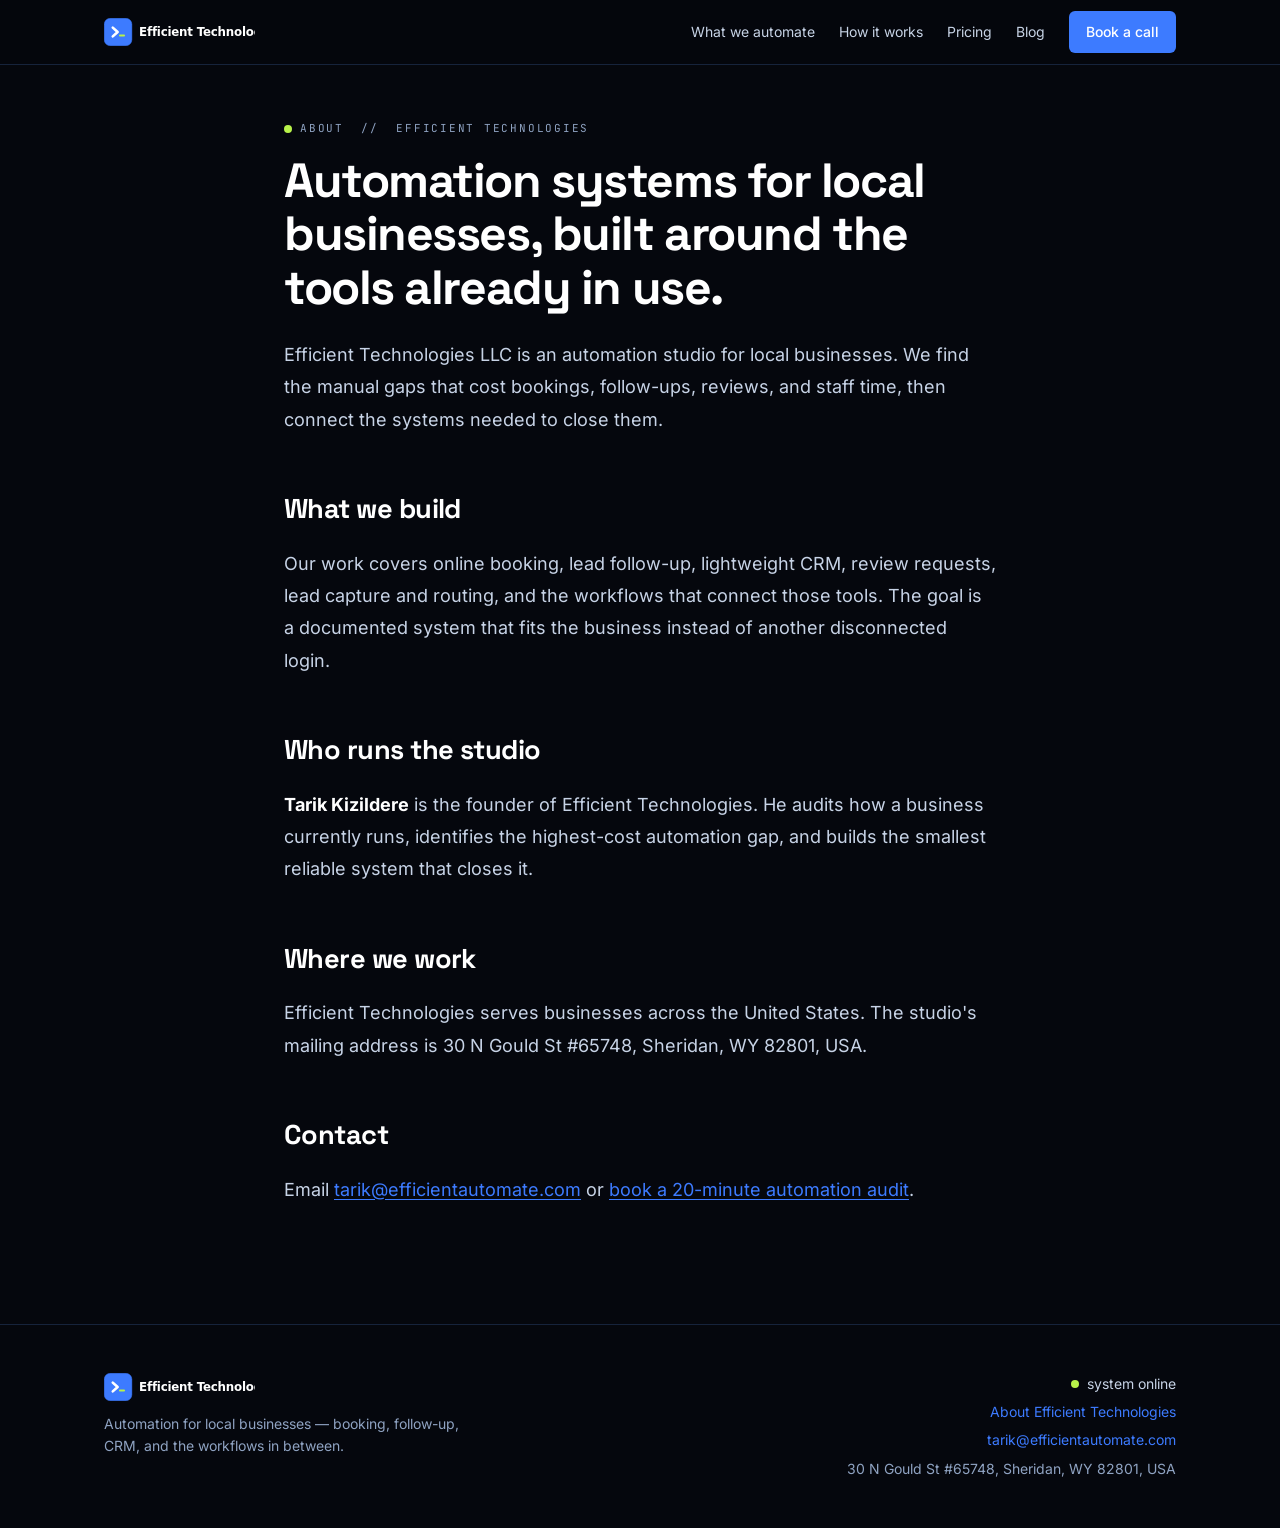
==== commit 5032db64: "perf: cache versioned assets immutably" ====
--- a/about/index.html
+++ b/about/index.html
@@ -21,8 +21,8 @@
 <link rel="icon" type="image/svg+xml" href="/assets/logo/favicon.svg">
 <link rel="preload" href="/assets/fonts/inter-latin-v20260714.woff2" as="font" type="font/woff2" crossorigin>
 <link rel="preload" href="/assets/fonts/space-grotesk-latin-v20260714.woff2" as="font" type="font/woff2" crossorigin>
-<link rel="stylesheet" href="/assets/tokens.css">
-<link rel="stylesheet" href="/css/styles.css">
+<link rel="stylesheet" href="/assets/tokens.css?v=2">
+<link rel="stylesheet" href="/css/styles.css?v=3">
 <script type="application/ld+json">
 {
   "@context": "https://schema.org",
--- a/css/styles.css
+++ b/css/styles.css
@@ -23,7 +23,7 @@
 .mono-label{font-family:var(--et-font-mono);font-size:var(--et-fs-label);letter-spacing:var(--et-tracking-label);text-transform:uppercase;color:var(--et-slate);}
 
 /* preloader */
-.preloader{position:fixed;inset:0;z-index:9999;background:var(--et-void);display:flex;flex-direction:column;align-items:center;justify-content:center;transition:transform 0.9s var(--et-ease);}
+.preloader{position:fixed;inset:0;z-index:9999;background:var(--et-void);display:flex;flex-direction:column;align-items:center;justify-content:center;transition:transform .35s var(--et-ease);}
 .preloader.done{transform:translateY(-100%);}
 .pre-center{display:flex;flex-direction:column;align-items:center;gap:18px;}
 .pre-mark{opacity:0;transform:scale(0.9);animation:preIn 0.7s var(--et-ease) forwards;}
@@ -50,7 +50,8 @@
 @keyframes pulse{0%{box-shadow:0 0 0 0 rgba(184,242,74,.45);}70%{box-shadow:0 0 0 7px rgba(184,242,74,0);}100%{box-shadow:0 0 0 0 rgba(184,242,74,0);}}
 
 /* buttons */
-.btn{display:inline-flex;align-items:center;justify-content:center;gap:8px;font-family:var(--et-font-body);font-size:var(--et-fs-sm);font-weight:500;padding:12px 22px;border-radius:var(--et-radius-sm);border:1px solid transparent;cursor:pointer;transition:background var(--et-dur),border-color var(--et-dur),transform var(--et-dur);will-change:transform;}
+.btn{display:inline-flex;align-items:center;justify-content:center;gap:8px;font-family:var(--et-font-body);font-size:var(--et-fs-sm);font-weight:500;padding:12px 22px;border-radius:var(--et-radius-sm);border:1px solid transparent;cursor:pointer;transition:background var(--et-dur),border-color var(--et-dur),transform var(--et-dur);}
+.motion-active{will-change:transform;}
 .btn-sm{padding:9px 16px;}
 .btn-primary{background:var(--et-blue);color:#fff;}
 .btn-primary:hover{background:var(--et-blue-hover);}
@@ -129,7 +130,7 @@
 /* cards — glass tiles living in the world */
 .card{background:rgba(12,20,36,0.52);backdrop-filter:blur(14px);-webkit-backdrop-filter:blur(14px);
   border:1px solid rgba(61,123,255,0.16);border-radius:16px;padding:var(--et-space-5);
-  transform-style:preserve-3d;will-change:transform;transition:border-color var(--et-dur),box-shadow var(--et-dur);}
+  transform-style:preserve-3d;transition:border-color var(--et-dur),box-shadow var(--et-dur);}
 .card:hover{border-color:rgba(61,123,255,0.45);box-shadow:0 0 0 1px rgba(61,123,255,0.14),0 24px 60px -30px rgba(61,123,255,0.35);}
 .card h3{font-size:var(--et-fs-h3);margin:0 0 8px;transform:translateZ(26px);}
 .card p{margin:0;color:var(--et-slate);font-size:var(--et-fs-sm);transform:translateZ(14px);}
@@ -215,6 +216,7 @@
 }
 
 @media (prefers-reduced-motion:reduce){
+  .preloader{transition:none;}
   .js [data-reveal],.js [data-reveal-group]>*{opacity:1;}
   .js .rise>.rise-i,.js [data-rise]>.rise-i{transform:none;}
   .core-line{position:relative;opacity:1;transform:none;margin:0 0 var(--et-space-4);}
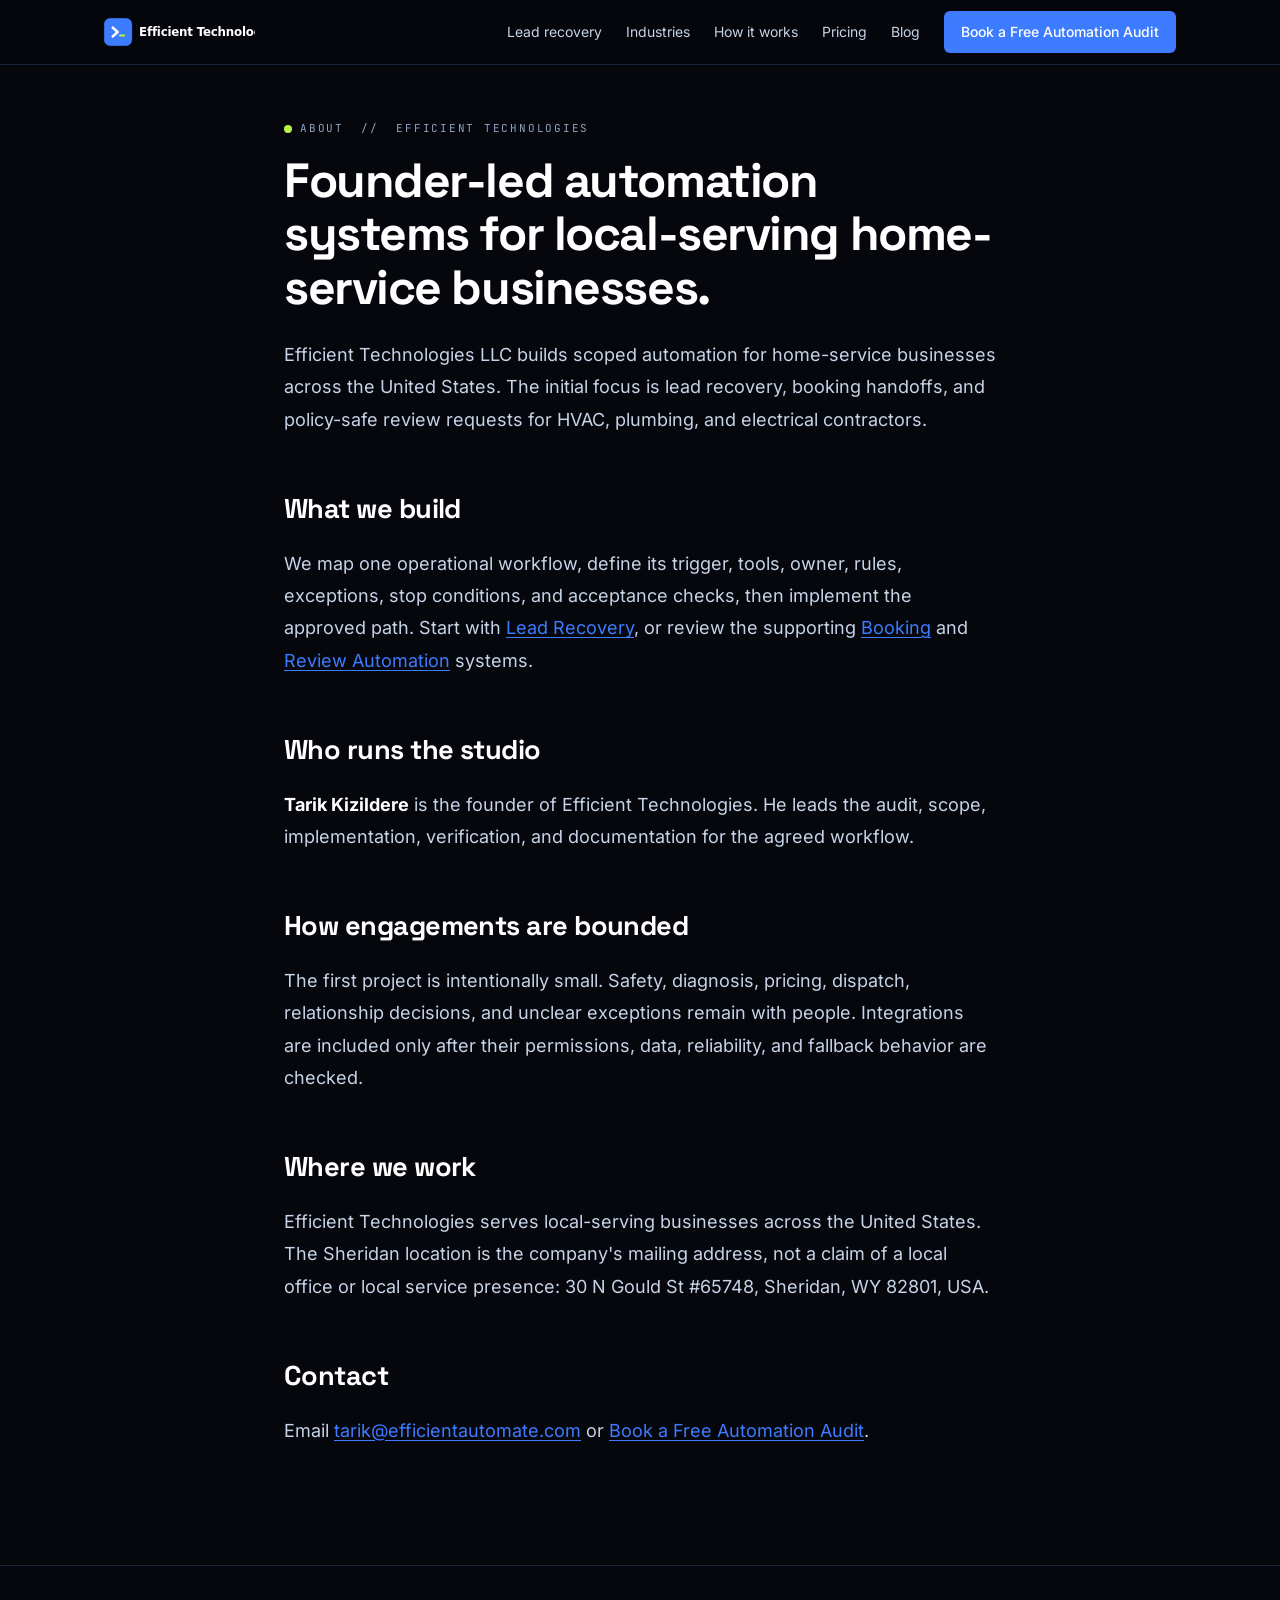
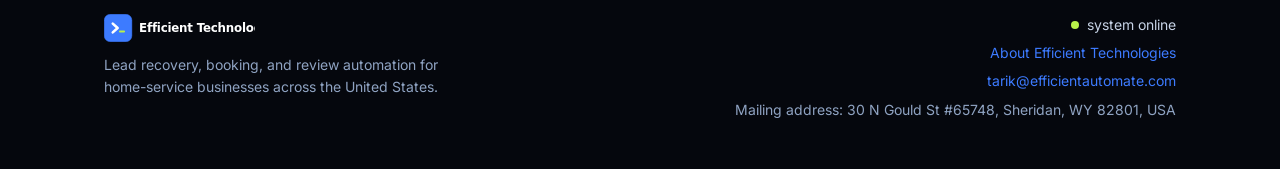
==== commit 0f3a80a6: "content: align home-service automation cluster" ====
--- a/about/index.html
+++ b/about/index.html
@@ -3,26 +3,26 @@
 <head>
 <meta charset="utf-8">
 <meta name="viewport" content="width=device-width, initial-scale=1">
-<title>About Efficient Technologies | Business Automation Studio</title>
-<meta name="description" content="Meet Efficient Technologies, an automation studio run by founder Tarik Kizildere for local businesses across the United States.">
+<title>About Efficient Technologies | Home Service Automation</title>
+<meta name="description" content="Meet Efficient Technologies, a founder-led studio building scoped lead recovery, booking, and review automation for home-service businesses across the United States.">
 <meta name="robots" content="index, follow, max-image-preview:large">
 <link rel="canonical" href="https://efficientautomate.com/about/">
 <meta property="og:type" content="website">
-<meta property="og:title" content="About Efficient Technologies | Business Automation Studio">
-<meta property="og:description" content="Meet Efficient Technologies, an automation studio run by founder Tarik Kizildere for local businesses across the United States.">
+<meta property="og:title" content="About Efficient Technologies | Home Service Automation">
+<meta property="og:description" content="Meet Efficient Technologies, a founder-led studio building scoped lead recovery, booking, and review automation for home-service businesses across the United States.">
 <meta property="og:url" content="https://efficientautomate.com/about/">
 <meta property="og:image" content="https://efficientautomate.com/assets/og-v20260714.jpg">
 <meta property="og:image:alt" content="Efficient Technologies automation systems">
 <meta name="twitter:card" content="summary_large_image">
-<meta name="twitter:title" content="About Efficient Technologies | Business Automation Studio">
-<meta name="twitter:description" content="Meet Efficient Technologies, an automation studio run by founder Tarik Kizildere for local businesses across the United States.">
+<meta name="twitter:title" content="About Efficient Technologies | Home Service Automation">
+<meta name="twitter:description" content="Meet Efficient Technologies, a founder-led studio building scoped lead recovery, booking, and review automation for home-service businesses across the United States.">
 <meta name="twitter:image" content="https://efficientautomate.com/assets/og-v20260714.jpg">
 <meta name="twitter:image:alt" content="Efficient Technologies automation systems">
 <link rel="icon" type="image/svg+xml" href="/assets/logo/favicon.svg">
 <link rel="preload" href="/assets/fonts/inter-latin-v20260714.woff2" as="font" type="font/woff2" crossorigin>
 <link rel="preload" href="/assets/fonts/space-grotesk-latin-v20260714.woff2" as="font" type="font/woff2" crossorigin>
-<link rel="stylesheet" href="/assets/tokens.css?v=2">
-<link rel="stylesheet" href="/css/styles.css?v=3">
+<link rel="stylesheet" href="/assets/tokens.css?v=3">
+<link rel="stylesheet" href="/css/styles.css?v=4">
 <script type="application/ld+json">
 {
   "@context": "https://schema.org",
@@ -32,7 +32,7 @@
       "@id": "https://efficientautomate.com/about/#webpage",
       "url": "https://efficientautomate.com/about/",
       "name": "About Efficient Technologies",
-      "description": "Meet Efficient Technologies, an automation studio run by founder Tarik Kizildere for local businesses across the United States.",
+      "description": "Meet Efficient Technologies, a founder-led studio building scoped lead recovery, booking, and review automation for home-service businesses across the United States.",
       "isPartOf": { "@id": "https://efficientautomate.com/#website" },
       "about": [
         { "@id": "https://efficientautomate.com/#organization" },
@@ -48,6 +48,7 @@
       "url": "https://efficientautomate.com/",
       "email": "tarik@efficientautomate.com",
       "logo": "https://efficientautomate.com/assets/og-v20260714.jpg",
+      "description": "Efficient Technologies builds scoped automation systems for local-serving home-service businesses across the United States.",
       "founder": { "@id": "https://efficientautomate.com/about/#tarik-kizildere" },
       "address": { "@type": "PostalAddress", "streetAddress": "30 N Gould St #65748", "addressLocality": "Sheridan", "addressRegion": "WY", "postalCode": "82801", "addressCountry": "US" }
     },
@@ -72,22 +73,24 @@
 </script>
 </head>
 <body class="blog-body">
-<header id="nav" class="nav scrolled"><div class="nav-inner container"><a class="nav-logo" href="/" aria-label="Efficient Technologies home"><img src="/assets/logo/lockup-reversed.svg" alt="Efficient Technologies" width="344" height="64"></a><nav class="nav-links" aria-label="Primary"><a href="/#automate">What we automate</a><a href="/#how">How it works</a><a href="/#pricing">Pricing</a><a href="/blog/">Blog</a><a class="btn btn-primary btn-sm" href="https://cal.com/efficientautomate">Book a call</a></nav></div></header>
+<header id="nav" class="nav scrolled"><div class="nav-inner container"><a class="nav-logo" href="/" aria-label="Efficient Technologies home"><img src="/assets/logo/lockup-reversed.svg" alt="Efficient Technologies" width="344" height="64"></a><nav class="nav-links" aria-label="Primary"><a href="/solutions/lead-recovery-automation/">Lead recovery</a><a href="/#industries">Industries</a><a href="/#how">How it works</a><a href="/#pricing">Pricing</a><a href="/blog/">Blog</a><a class="btn btn-primary btn-sm" href="https://cal.com/efficientautomate?utm_source=efficientautomate&amp;utm_medium=website&amp;utm_campaign=home-service-automation&amp;utm_content=secondary-header">Book a Free Automation Audit</a></nav></div></header>
 <main class="blog-main"><article class="post-single"><div class="post-narrow">
   <p class="eyebrow"><span class="live-dot"></span> about &nbsp;//&nbsp; efficient technologies</p>
-  <h1 class="post-title">Automation systems for local businesses, built around the tools already in use.</h1>
+  <h1 class="post-title">Founder-led automation systems for local-serving home-service businesses.</h1>
   <div class="post-content">
-    <p>Efficient Technologies LLC is an automation studio for local businesses. We find the manual gaps that cost bookings, follow-ups, reviews, and staff time, then connect the systems needed to close them.</p>
+    <p>Efficient Technologies LLC builds scoped automation for home-service businesses across the United States. The initial focus is lead recovery, booking handoffs, and policy-safe review requests for HVAC, plumbing, and electrical contractors.</p>
     <h2>What we build</h2>
-    <p>Our work covers online booking, lead follow-up, lightweight CRM, review requests, lead capture and routing, and the workflows that connect those tools. The goal is a documented system that fits the business instead of another disconnected login.</p>
+    <p>We map one operational workflow, define its trigger, tools, owner, rules, exceptions, stop conditions, and acceptance checks, then implement the approved path. Start with <a href="/solutions/lead-recovery-automation/">Lead Recovery</a>, or review the supporting <a href="/solutions/booking-automation/">Booking</a> and <a href="/solutions/review-automation/">Review Automation</a> systems.</p>
     <h2>Who runs the studio</h2>
-    <p><strong>Tarik Kizildere</strong> is the founder of Efficient Technologies. He audits how a business currently runs, identifies the highest-cost automation gap, and builds the smallest reliable system that closes it.</p>
+    <p><strong>Tarik Kizildere</strong> is the founder of Efficient Technologies. He leads the audit, scope, implementation, verification, and documentation for the agreed workflow.</p>
+    <h2>How engagements are bounded</h2>
+    <p>The first project is intentionally small. Safety, diagnosis, pricing, dispatch, relationship decisions, and unclear exceptions remain with people. Integrations are included only after their permissions, data, reliability, and fallback behavior are checked.</p>
     <h2>Where we work</h2>
-    <p>Efficient Technologies serves businesses across the United States. The studio's mailing address is 30 N Gould St #65748, Sheridan, WY 82801, USA.</p>
+    <p>Efficient Technologies serves local-serving businesses across the United States. The Sheridan location is the company's mailing address, not a claim of a local office or local service presence: 30 N Gould St #65748, Sheridan, WY 82801, USA.</p>
     <h2>Contact</h2>
-    <p>Email <a href="mailto:tarik@efficientautomate.com">tarik@efficientautomate.com</a> or <a href="https://cal.com/efficientautomate">book a 20-minute automation audit</a>.</p>
+    <p>Email <a href="mailto:tarik@efficientautomate.com">tarik@efficientautomate.com</a> or <a href="https://cal.com/efficientautomate?utm_source=efficientautomate&amp;utm_medium=website&amp;utm_campaign=home-service-automation&amp;utm_content=about">Book a Free Automation Audit</a>.</p>
   </div>
 </div></article></main>
-<footer class="footer"><div class="container footer-inner"><div class="footer-brand"><img src="/assets/logo/lockup-reversed.svg" alt="Efficient Technologies" width="344" height="64"><p>Automation for local businesses — booking, follow-up, CRM, and the workflows in between.</p></div><div class="footer-meta"><p><span class="live-dot"></span> system online</p><p><a href="/about/">About Efficient Technologies</a></p><p><a href="mailto:tarik@efficientautomate.com">tarik@efficientautomate.com</a></p><p class="muted">30 N Gould St #65748, Sheridan, WY 82801, USA</p></div></div></footer>
+<footer class="footer"><div class="container footer-inner"><div class="footer-brand"><img src="/assets/logo/lockup-reversed.svg" alt="Efficient Technologies" width="344" height="64"><p>Lead recovery, booking, and review automation for home-service businesses across the United States.</p></div><div class="footer-meta"><p><span class="live-dot"></span> system online</p><p><a href="/about/">About Efficient Technologies</a></p><p><a href="mailto:tarik@efficientautomate.com">tarik@efficientautomate.com</a></p><p class="muted">Mailing address: 30 N Gould St #65748, Sheridan, WY 82801, USA</p></div></div></footer>
 </body>
 </html>
--- a/assets/tokens.css
+++ b/assets/tokens.css
@@ -66,7 +66,7 @@
   font-style:italic;
   font-weight:400;
   font-display:swap;
-  src:url('/assets/fonts/fraunces-italic-latin-v20260714.woff2') format('woff2');
+  src:url('/assets/fonts/fraunces-italic-latin-v20260715.woff2') format('woff2');
   unicode-range:U+0000-00FF,U+0131,U+0152-0153,U+02BB-02BC,U+02C6,U+02DA,U+02DC,U+0304,U+0308,U+0329,U+2000-206F,U+20AC,U+2122,U+2191,U+2193,U+2212,U+2215,U+FEFF,U+FFFD;
 }
 
--- a/css/styles.css
+++ b/css/styles.css
@@ -283,3 +283,43 @@
 .work-name{font-family:var(--et-font-display);font-weight:700;font-size:1.3rem;color:var(--et-white);margin:6px 0 8px;}
 .work-desc{color:var(--et-slate);font-size:var(--et-fs-sm);margin:0 0 14px;line-height:1.6;}
 .work-link{font-family:var(--et-font-mono);font-size:12px;color:var(--et-blue);}
+
+/* ---- commercial solution and industry pages ---- */
+.commercial-main{padding:112px 0 var(--et-space-9);min-height:100vh;}
+.commercial-hero{padding:var(--et-space-7) 0 var(--et-space-8);border-bottom:1px solid var(--et-line);}
+.commercial-hero .post-narrow,.commercial-section .post-narrow{max-width:920px;}
+.breadcrumbs{font-family:var(--et-font-mono);font-size:11px;color:var(--et-slate-dim);margin:0 0 var(--et-space-5);}
+.breadcrumbs a{color:var(--et-slate);}
+.commercial-title{font-size:clamp(2.4rem,6vw,4.6rem);letter-spacing:-.04em;line-height:1.02;max-width:18ch;}
+.commercial-lead{font-size:var(--et-fs-body-lg);color:var(--et-mist);max-width:66ch;margin:var(--et-space-5) 0 0;}
+.commercial-actions{display:flex;gap:var(--et-space-3);flex-wrap:wrap;margin-top:var(--et-space-6);}
+.commercial-facts{display:grid;grid-template-columns:repeat(3,1fr);gap:var(--et-space-3);list-style:none;padding:0;margin:var(--et-space-7) 0 0;}
+.commercial-facts li{border-left:2px solid var(--et-blue);padding:8px 0 8px var(--et-space-4);color:var(--et-slate);font-size:var(--et-fs-sm);}
+.commercial-section{padding:var(--et-space-8) 0;border-bottom:1px solid var(--et-line);}
+.commercial-section h2{font-size:clamp(1.7rem,4vw,2.5rem);letter-spacing:-.025em;margin:0 0 var(--et-space-4);}
+.commercial-section .section-copy{color:var(--et-mist);max-width:70ch;margin:0 0 var(--et-space-6);}
+.commercial-grid{display:grid;grid-template-columns:repeat(2,1fr);gap:var(--et-space-4);}
+.commercial-card{background:var(--et-panel);border:1px solid var(--et-line);border-radius:var(--et-radius-lg);padding:var(--et-space-5);}
+.commercial-card h3{font-size:var(--et-fs-h3);margin:0 0 8px;}
+.commercial-card p{color:var(--et-slate);font-size:var(--et-fs-sm);margin:0;}
+.workflow-list{display:grid;gap:var(--et-space-3);counter-reset:workflow;list-style:none;padding:0;margin:0;}
+.workflow-step{counter-increment:workflow;display:grid;grid-template-columns:42px 1fr;gap:var(--et-space-4);align-items:start;padding:var(--et-space-4);background:var(--et-panel);border:1px solid var(--et-line);border-radius:var(--et-radius-lg);}
+.workflow-step::before{content:counter(workflow,decimal-leading-zero);font-family:var(--et-font-mono);color:var(--et-blue);}
+.workflow-step h3{font-size:var(--et-fs-h3);margin:0 0 6px;}
+.workflow-step p{color:var(--et-slate);margin:0;}
+.commercial-callout{margin-top:var(--et-space-6);padding:var(--et-space-5);border-left:2px solid var(--et-lime);background:var(--et-panel);color:var(--et-mist);}
+.commercial-callout strong{color:var(--et-white);}
+.faq-list{display:grid;gap:var(--et-space-3);}
+.faq-list details{background:var(--et-panel);border:1px solid var(--et-line);border-radius:var(--et-radius-lg);padding:var(--et-space-4) var(--et-space-5);}
+.faq-list summary{cursor:pointer;color:var(--et-white);font-family:var(--et-font-display);font-weight:700;}
+.faq-list p{color:var(--et-slate);margin:var(--et-space-3) 0 0;}
+.related-links{display:grid;grid-template-columns:repeat(3,1fr);gap:var(--et-space-3);}
+.related-links a{display:block;background:var(--et-panel);border:1px solid var(--et-line);border-radius:var(--et-radius-lg);padding:var(--et-space-4);color:var(--et-mist);}
+.related-links a:hover{border-color:var(--et-line-strong);color:var(--et-white);}
+.commercial-cta{text-align:center;padding:var(--et-space-8) var(--et-gutter);}
+.commercial-cta p{color:var(--et-slate);max-width:58ch;margin:var(--et-space-3) auto var(--et-space-5);}
+@media(max-width:720px){
+  .commercial-main{padding-top:92px;}
+  .commercial-facts,.commercial-grid,.related-links{grid-template-columns:1fr;}
+  .commercial-title{font-size:clamp(2.2rem,12vw,3.5rem);}
+}
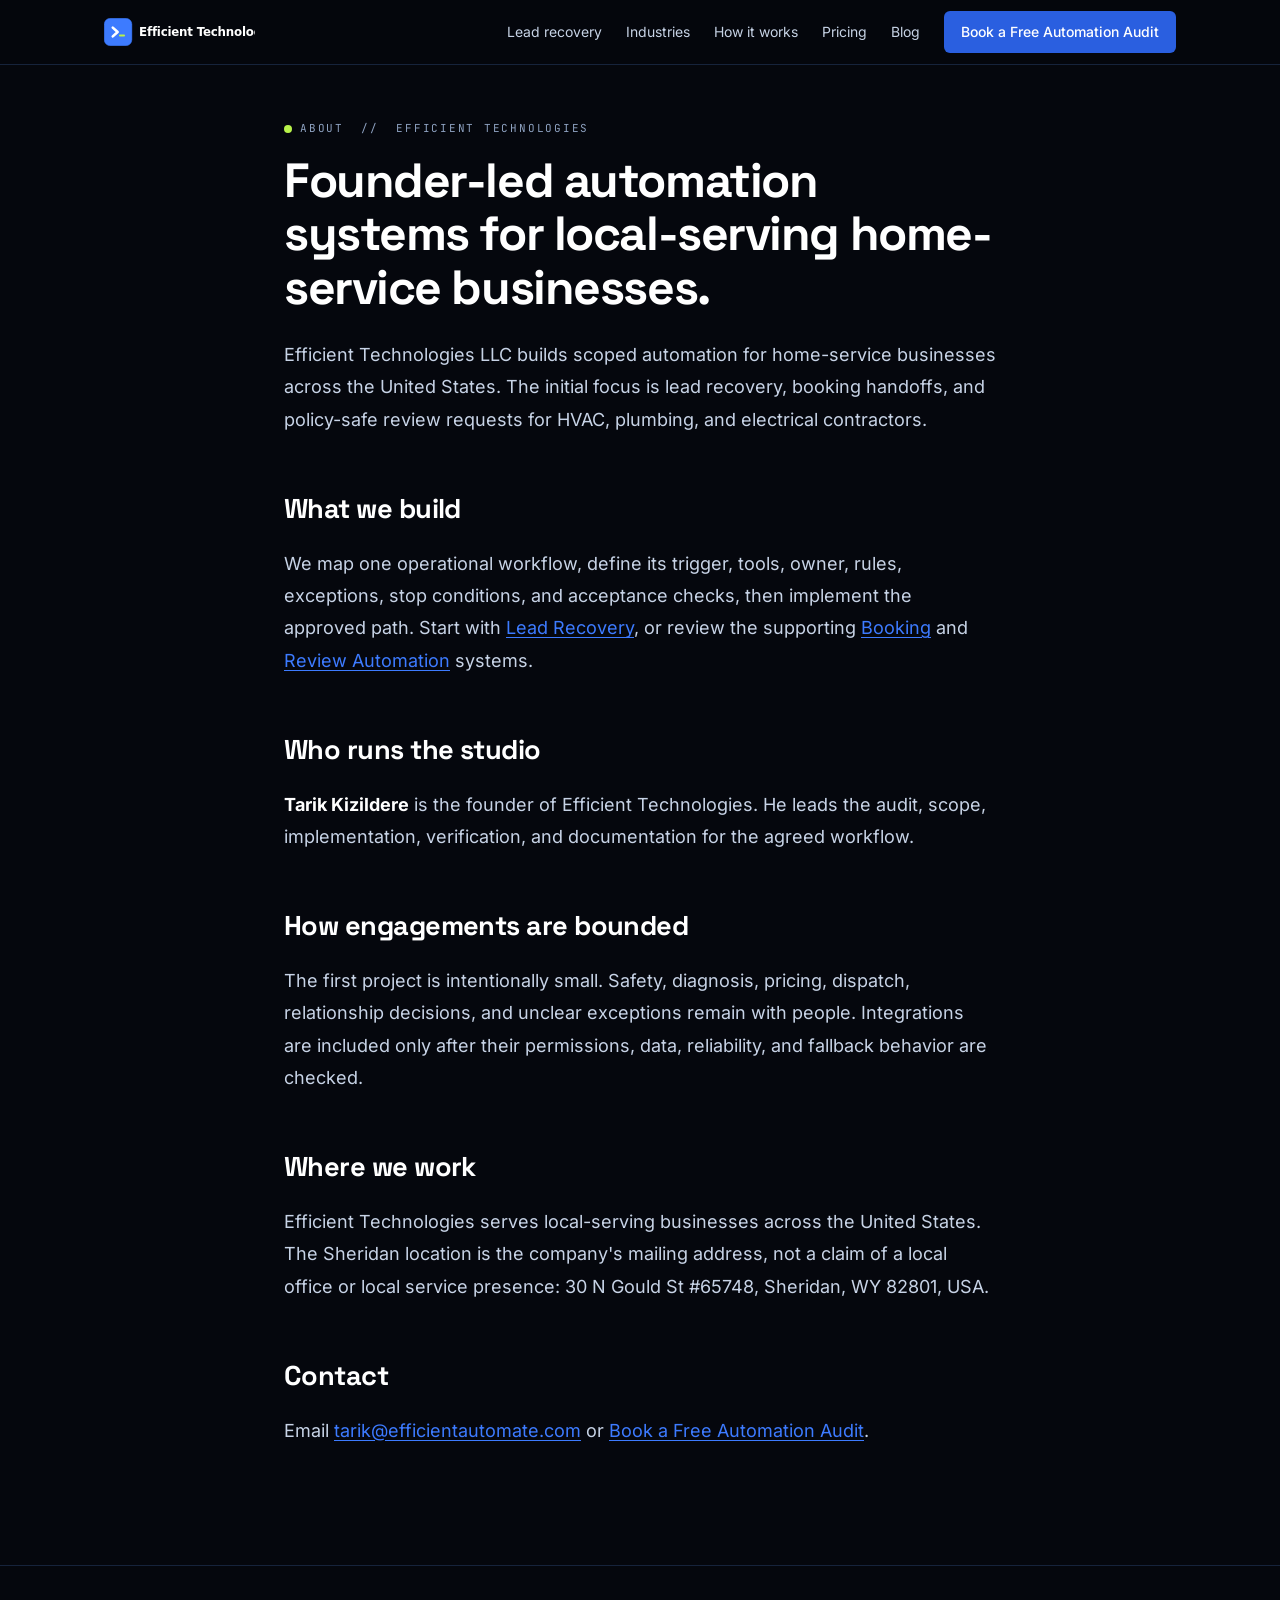
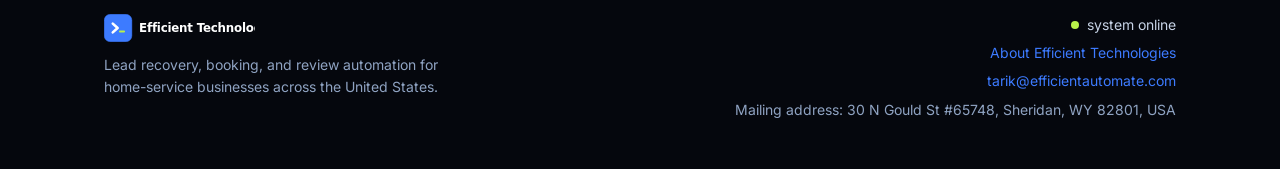
==== commit 26bccdea: "fix: close final release blockers" ====
--- a/about/index.html
+++ b/about/index.html
@@ -21,8 +21,8 @@
 <link rel="icon" type="image/svg+xml" href="/assets/logo/favicon.svg">
 <link rel="preload" href="/assets/fonts/inter-latin-v20260714.woff2" as="font" type="font/woff2" crossorigin>
 <link rel="preload" href="/assets/fonts/space-grotesk-latin-v20260714.woff2" as="font" type="font/woff2" crossorigin>
-<link rel="stylesheet" href="/assets/tokens.css?v=3">
-<link rel="stylesheet" href="/css/styles.css?v=4">
+<link rel="stylesheet" href="/assets/tokens.css?v=4">
+<link rel="stylesheet" href="/css/styles.css?v=5">
 <script type="application/ld+json">
 {
   "@context": "https://schema.org",
@@ -91,6 +91,6 @@
     <p>Email <a href="mailto:tarik@efficientautomate.com">tarik@efficientautomate.com</a> or <a href="https://cal.com/efficientautomate?utm_source=efficientautomate&amp;utm_medium=website&amp;utm_campaign=home-service-automation&amp;utm_content=about">Book a Free Automation Audit</a>.</p>
   </div>
 </div></article></main>
-<footer class="footer"><div class="container footer-inner"><div class="footer-brand"><img src="/assets/logo/lockup-reversed.svg" alt="Efficient Technologies" width="344" height="64"><p>Lead recovery, booking, and review automation for home-service businesses across the United States.</p></div><div class="footer-meta"><p><span class="live-dot"></span> system online</p><p><a href="/about/">About Efficient Technologies</a></p><p><a href="mailto:tarik@efficientautomate.com">tarik@efficientautomate.com</a></p><p class="muted">Mailing address: 30 N Gould St #65748, Sheridan, WY 82801, USA</p></div></div></footer>
+<footer class="footer"><div class="container footer-inner"><div class="footer-brand"><img src="/assets/logo/lockup-reversed.svg" alt="Efficient Technologies" width="344" height="64" loading="lazy" decoding="async"><p>Lead recovery, booking, and review automation for home-service businesses across the United States.</p></div><div class="footer-meta"><p><span class="live-dot"></span> system online</p><p><a href="/about/">About Efficient Technologies</a></p><p><a href="mailto:tarik@efficientautomate.com">tarik@efficientautomate.com</a></p><p class="muted">Mailing address: 30 N Gould St #65748, Sheridan, WY 82801, USA</p></div></div></footer>
 </body>
 </html>
--- a/assets/tokens.css
+++ b/assets/tokens.css
@@ -103,6 +103,8 @@
   --et-fg:          var(--et-white);
   --et-accent:      var(--et-blue);
   --et-signal:      var(--et-lime);
+  --et-primary-action-bg:       var(--et-blue-hover);
+  --et-primary-action-hover-bg: var(--et-blue-bg);
   --et-focus-ring:  0 0 0 2px var(--et-void), 0 0 0 4px var(--et-blue);
 
   /* ---- Typography ------------------------------------------------------- */
--- a/css/styles.css
+++ b/css/styles.css
@@ -53,8 +53,8 @@
 .btn{display:inline-flex;align-items:center;justify-content:center;gap:8px;font-family:var(--et-font-body);font-size:var(--et-fs-sm);font-weight:500;padding:12px 22px;border-radius:var(--et-radius-sm);border:1px solid transparent;cursor:pointer;transition:background var(--et-dur),border-color var(--et-dur),transform var(--et-dur);}
 .motion-active{will-change:transform;}
 .btn-sm{padding:9px 16px;}
-.btn-primary{background:var(--et-blue);color:#fff;}
-.btn-primary:hover{background:var(--et-blue-hover);}
+.btn-primary{background:var(--et-primary-action-bg);color:var(--et-white);}
+.btn-primary:hover{background:var(--et-primary-action-hover-bg);}
 .btn-ghost{background:transparent;color:var(--et-mist);border-color:var(--et-line-strong);}
 .btn-ghost:hover{border-color:var(--et-blue);color:#fff;}
 
@@ -288,7 +288,7 @@
 .commercial-main{padding:112px 0 var(--et-space-9);min-height:100vh;}
 .commercial-hero{padding:var(--et-space-7) 0 var(--et-space-8);border-bottom:1px solid var(--et-line);}
 .commercial-hero .post-narrow,.commercial-section .post-narrow{max-width:920px;}
-.breadcrumbs{font-family:var(--et-font-mono);font-size:11px;color:var(--et-slate-dim);margin:0 0 var(--et-space-5);}
+.breadcrumbs{font-family:var(--et-font-mono);font-size:11px;color:var(--et-slate);margin:0 0 var(--et-space-5);}
 .breadcrumbs a{color:var(--et-slate);}
 .commercial-title{font-size:clamp(2.4rem,6vw,4.6rem);letter-spacing:-.04em;line-height:1.02;max-width:18ch;}
 .commercial-lead{font-size:var(--et-fs-body-lg);color:var(--et-mist);max-width:66ch;margin:var(--et-space-5) 0 0;}
